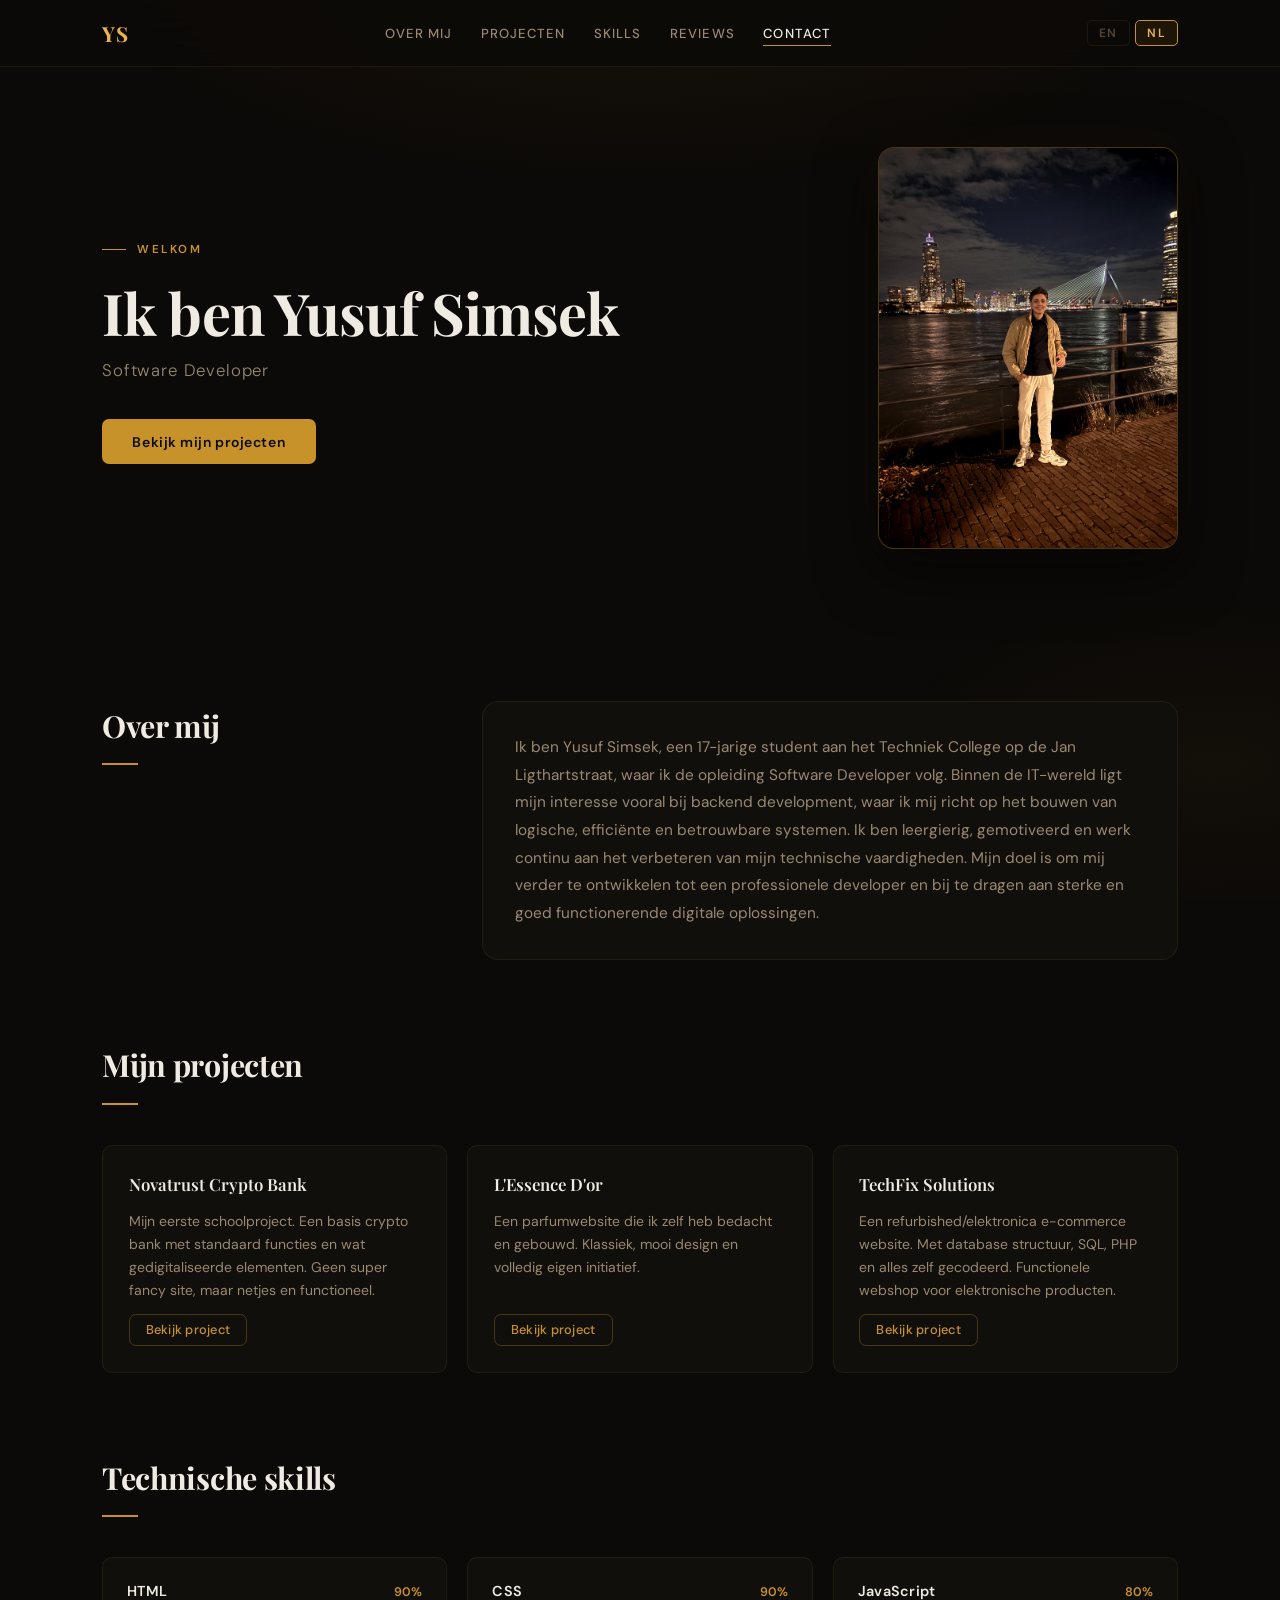
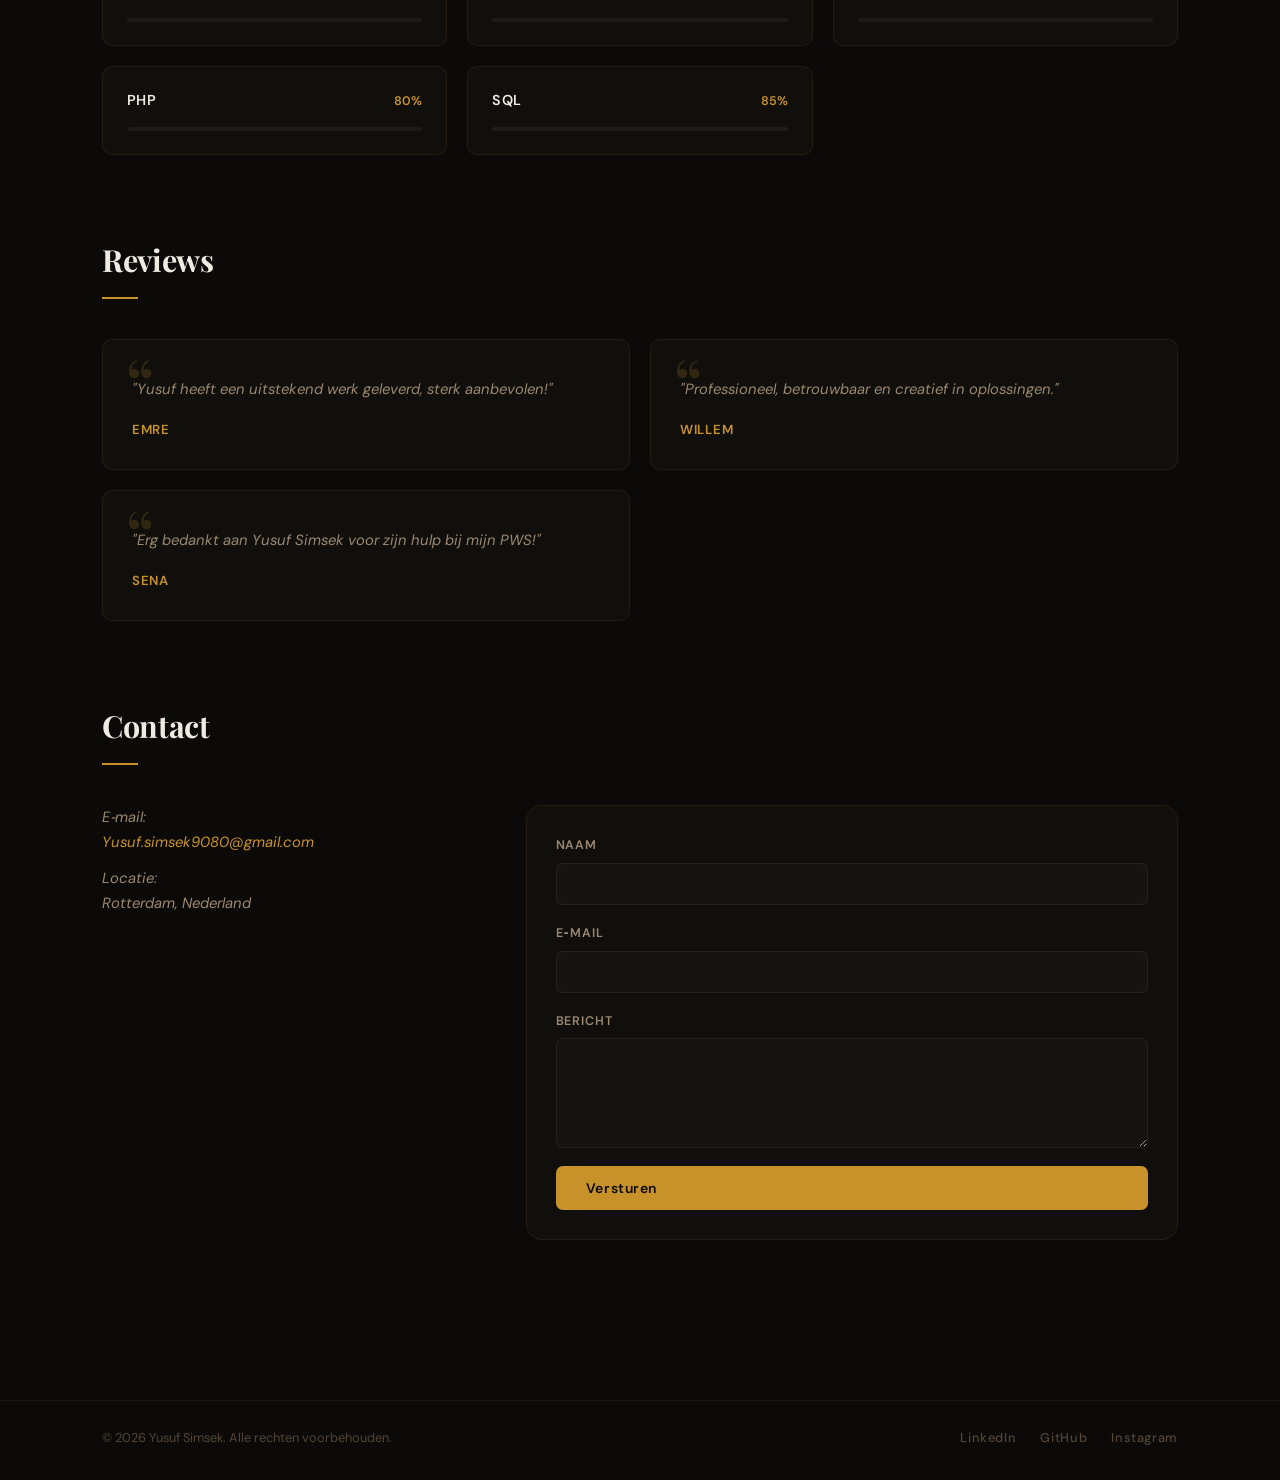
==== index.html @ 852bd56b "Update index.html" ====
<!DOCTYPE html>
<html lang="nl">
<head>
  <meta charset="UTF-8">
  <title>Portfolio — Yusuf Simsek</title>
  <meta name="viewport" content="width=device-width, initial-scale=1.0">

  <!-- SEO -->
  <meta name="description" content="Portfolio van Yusuf Simsek — software developer. Projecten, skills en contact.">

  <!-- Social preview -->
  <meta property="og:title" content="Yusuf Simsek — Portfolio">
  <meta property="og:description" content="Software developer portfolio: projecten, skills en contact.">
  <meta property="og:type" content="website">

  <!-- Alleen deze simpele security -->
  <meta http-equiv="X-Content-Type-Options" content="nosniff">

  <link rel="stylesheet" href="style.css">
</head>
<body>

  <header class="site-header">
    <nav class="top-nav" aria-label="Hoofdnavigatie">
      <a class="logo" href="#home">YS</a>

      <button class="menu-btn" type="button" aria-label="Menu openen" aria-controls="primary-navigation" aria-expanded="false">
        <span class="menu-icon" aria-hidden="true"></span>
      </button>

      <ul class="nav-links" id="primary-navigation">
        <li><a href="#about"        data-i18n="nav.about">Over mij</a></li>
        <li><a href="#projects"     data-i18n="nav.projects">Projecten</a></li>
        <li><a href="#skills"       data-i18n="nav.skills">Skills</a></li>
        <li><a href="#testimonials" data-i18n="nav.testimonials">Reviews</a></li>
        <li><a href="#contact"      data-i18n="nav.contact">Contact</a></li>
      </ul>

      <!-- lang-switch: geen semantische betekenis → <section> met label is correct -->
      <section class="lang-switch" aria-label="Taalkeuze">
        <button id="lang-en" type="button" data-lang="en">EN</button>
        <button id="lang-nl" type="button" data-lang="nl" aria-current="page">NL</button>
      </section>
    </nav>
    </header>

    <!-- hero -->
    <section id="home" class="hero">
      <section class="hero-text">
        <p class="eyebrow" data-i18n="hero.eyebrow">Welkom</p>
        <h1 data-i18n="hero.title">Ik ben Yusuf Simsek</h1>
        <p class="subtitle" data-i18n="hero.subtitle">Software Developer</p>
        <button class="primary-btn" type="button" data-scroll-target="#projects" data-i18n="hero.cta">
          Bekijk mijn projecten
        </button>
      </section>

      <figure class="hero-profile">
        <img src="Yusuf.jpeg" alt="Portret van Yusuf Simsek" width="300" height="400">
      </figure>
    </section>
  

  <main>

    <!-- About -->
    <section id="about" class="about layout-section">
      <header class="section-header">
        <h2 data-i18n="about.title">Over mij</h2>
      </header>
      <article class="about-content">
        <section class="about-text">
          <p data-i18n="about.body">
           Ik ben Yusuf Simsek, een 17-jarige student aan het Techniek College op de Jan Ligthartstraat, waar ik de opleiding Software Developer volg. Binnen de IT-wereld ligt mijn interesse vooral bij backend development, waar ik mij richt op het bouwen van logische, efficiënte en betrouwbare systemen. Ik hou ervan om dingen uit te zoeken en beter te worden in backend. Vooral databases en logica trekken me., gemotiveerd en werk continu aan het verbeteren van mijn technische vaardigheden. Mijn doel is om mij verder te ontwikkelen tot een professionele developer en bij te dragen aan sterke en goed functionerende digitale oplossingen.
          </p>
        </section>
      </article>
    </section>

    <!-- Projects -->
   <section id="projects" class="projects layout-section">
  <header class="section-header">
    <h2 data-i18n="projects.title">Mijn projecten</h2>
  </header>

  <section class="projects-grid" aria-label="Project overview">

    <article class="project-card">
      <h3>Novatrust Crypto Bank</h3>
      <p data-i18n="project.novatrust">Mijn eerste schoolproject...</p>
      <button class="secondary-btn" type="button" data-i18n="project.view">Bekijk project</button>
    </article>

    <article class="project-card">
      <h3>L'Essence D'or</h3>
      <p data-i18n="project.lessence">Een parfumwebsite...</p>
      <button class="secondary-btn" type="button" data-i18n="project.view">Bekijk project</button>
    </article>

    <article class="project-card">
      <h3>TechFix Solutions</h3>
      <p data-i18n="project.techfix">Een refurbished/elektronica e-commerce website...</p>
      <button class="secondary-btn" type="button" data-i18n="project.view">Bekijk project</button>
    </article>

  </section>
</section>

    <!-- Skills -->
    <section id="skills" class="skills layout-section">
      <header class="section-header">
        <h2 data-i18n="skills.title">Technische Skills</h2>
      </header>

      <section class="skills-grid" aria-label="Skillsoverzicht">

        <article class="skill">
          <header>
            <h3>HTML</h3>
            <p class="percentage">90%</p>
          </header>
          <meter class="skill-bar skill-html" min="0" max="100" value="90" aria-label="HTML 90%"></meter>
        </article>
          
      <article class="skill">
          <header>
            <h3>CSS</h3>
            <p class="percentage">90%</p>
          </header>
          <meter class="skill-bar skill-css" min="0" max="100" value="90" aria-label="CSS 90%"></meter>
        </article>
        <article class="skill">

          <header>
            <h3>JavaScript</h3>
            <p class="percentage">80%</p>
          </header>
          <meter class="skill-bar skill-js" min="0" max="100" value="80" aria-label="JavaScript 80%"></meter>
        </article>

       <article class="skill">
          <header>
            <h3>PHP</h3>
            <p class="percentage">80%</p>
          </header>
          <meter class="skill-bar skill-php" min="0" max="100" value="80" aria-label="PHP 80%"></meter>
        </article>

         <article class="skill">
          <header>
            <h3>SQL</h3>
            <p class="percentage">85%</p>
          </header>
          <meter class="skill-bar skill-sql" min="0" max="100" value="85" aria-label="SQL 85%"></meter>
        </article>

      </section>
    </section>

    <!-- Testimonials -->
    <section id="testimonials" class="testimonials layout-section">
      <header class="section-header">
        <h2 data-i18n="testimonials.title">Testimonials</h2>
      </header>

      <section class="testimonial-grid" aria-label="Klantervaringen">

        <article class="testimonial">
          <blockquote>"Yusuf heeft een uitstekend werk geleverd, sterk aanbevolen!"</blockquote>
          <p class="client">Emre</p>
        </article>

        <article class="testimonial">
          <blockquote>"Professioneel, betrouwbaar en creatief in oplossingen."</blockquote>
          <p class="client">Willem</p>
        </article>
        
          <article class="testimonial">
          <blockquote>"Erg bedankt aan Yusuf Simsek voor zijn hulp bij mijn PWS!"</blockquote>
          <p class="client">sena</p>
        </article>

      </section>
    </section>

    <!-- Contact -->
    <section id="contact" class="contact layout-section">
      <header class="section-header">
        <h2 data-i18n="contact.title">Contact</h2>
      </header>

      <article class="contact-layout">

        <address class="contact-info">
          <p>
            <span data-i18n="contact.emailLabel">E‑mail</span>:<br>
            <a href="mailto:Yusuf.simsek9080@gmail.com">Yusuf.simsek9080@gmail.com</a>
          </p>
          <p>
            <span data-i18n="contact.locationLabel">Locatie</span>:<br>
            <span data-i18n="contact.locationValue">Rotterdam, Nederland</span>
          </p>
        </address>

        <form class="contact-form" id="contact-form" novalidate>
          <section class="form-row">
            <label for="name" data-i18n="form.name">Naam</label>
            <input id="name" name="name" type="text" autocomplete="name" required>
          </section>

          <section class="form-row">
            <label for="email" data-i18n="form.email">E‑mail</label>
            <input id="email" name="email" type="email" autocomplete="email" required>
          </section>

          <section class="form-row">
            <label for="message" data-i18n="form.message">Bericht</label>
            <textarea id="message" name="message" rows="4" required></textarea>
          </section>

          <button class="primary-btn" type="submit" data-i18n="form.send">Versturen</button>
        </form>

      </article>
    </section>

  </main>

  <footer class="site-footer">
    <section class="footer-inner">
      <p data-i18n="footer.copy">&copy; 2026 Yusuf Simsek. Alle rechten voorbehouden.</p>

      <nav class="footer-links" aria-label="Sociale links">
        <a href="#linkedin">LinkedIn</a>
        <a href="https://github.com/So1yz" target="_blank">GitHub</a>
        <a href="https://www.instagram.com/so8yz/" target="_blank">Instagram</a>
      </nav>
    </section>
  </footer>

  <script src="script.js"></script>
</body>
</html>
---- style.css ----
@import url('https://fonts.googleapis.com/css2?family=Playfair+Display:wght@600;700&family=DM+Sans:ital,wght@0,300;0,400;0,500;0,600;1,400&display=swap');

:root {
  color-scheme: dark;
  --bg: #0c0a08;
  --bg-card: #110f0c;
  --accent: #c8922a;
  --accent-light: #e8b450;
  --accent-soft: #1e1508;
  --accent-glow: rgba(200, 146, 42, 0.15);
  --text-main: #f0ebe2;
  --text-muted: #9a8870;
  --text-subtle: #524535;
  --border: rgba(200, 146, 42, 0.1);
  --border-hover: rgba(200, 146, 42, 0.3);
  --radius-lg: 16px;
  --radius-md: 10px;
  --radius-sm: 7px;
  --shadow: 0 20px 60px rgba(0, 0, 0, 0.65);
  --transition: 200ms cubic-bezier(0.4, 0, 0.2, 1);
  --grid-max: 1140px;
  --nav-height: 66px;
  --font-display: 'Playfair Display', Georgia, serif;
  --font-body: 'DM Sans', system-ui, sans-serif;
  --space-section: 5rem;
}

*, *::before, *::after { box-sizing: border-box; }
html, body { margin: 0; padding: 0; }
html { scroll-behavior: smooth; }

body {
  min-height: 100vh;
  font-family: var(--font-body);
  background: var(--bg);
  color: var(--text-main);
  line-height: 1.65;
  -webkit-font-smoothing: antialiased;
}

body::before {
  content: "";
  position: fixed;
  inset: 0;
  background:
  radial-gradient(ellipse 70% 40% at 50% -5%, rgba(200, 146, 42, 0.07) 0%, transparent 65%),
  radial-gradient(ellipse 50% 35% at 95% 85%, rgba(200, 146, 42, 0.04) 0%, transparent 55%);
  pointer-events: none;
  z-index: 0;
}

/* Skip link */
.skip-link {
  position: absolute;
  left: 12px; top: 12px;
  padding: 0.6rem 1rem;
  border-radius: var(--radius-sm);
  background: var(--bg-card);
  border: 1px solid var(--border);
  color: var(--text-main);
  text-decoration: none;
  font-size: 0.85rem;
  transform: translateY(-150%);
  transition: transform var(--transition);
  z-index: 200;
}
.skip-link:focus { transform: translateY(0); }

:focus-visible {
  outline: 2px solid var(--accent);
  outline-offset: 3px;
  border-radius: 5px;
}

/* Navbar */

.site-header {
  position: sticky;
  top: 0;
  z-index: 100;
  background: rgba(12, 10, 8, 0.92);
  backdrop-filter: blur(18px);
  border-bottom: 1px solid var(--border);
}

.top-nav {
  max-width: var(--grid-max);
  margin: 0 auto;
  padding-inline: 2rem;
  height: var(--nav-height);
  display: flex;
  align-items: center;
  justify-content: space-between;
  gap: 2rem;
}

.logo {
  font-family: var(--font-display);
  font-size: 1.3rem;
  font-weight: 700;
  color: var(--accent-light);
  text-decoration: none;
  letter-spacing: 0.04em;
  flex-shrink: 0;
}

.nav-links {
  list-style: none;
  display: flex;
  align-items: center;
  gap: 1.8rem;
  padding: 0; margin: 0;
}

.nav-links a {
  text-decoration: none;
  color: var(--text-muted);
  font-size: 0.82rem;
  font-weight: 500;
  letter-spacing: 0.08em;
  text-transform: uppercase;
  transition: color var(--transition);
  position: relative;
  padding-block: 0.2rem;
}

.nav-links a::after {
  content: "";
  position: absolute;
  left: 0; bottom: -1px;
  width: 0; height: 1px;
  background: var(--accent);
  transition: width var(--transition);
}

.nav-links a:hover,
.nav-links a[aria-current="location"] {
  color: var(--text-main);
}

.nav-links a:hover::after,
.nav-links a[aria-current="location"]::after { width: 100%; }

.lang-switch { display: flex; gap: 0.35rem; flex-shrink: 0; }

.lang-switch button {
  border-radius: 5px;
  border: 1px solid var(--border);
  background: transparent;
  color: var(--text-subtle);
  padding: 0.25rem 0.7rem;
  font-family: var(--font-body);
  font-size: 0.75rem;
  font-weight: 600;
  letter-spacing: 0.1em;
  text-transform: uppercase;
  cursor: pointer;
  transition: all var(--transition);
}

.lang-switch button[aria-current="page"],
.lang-switch button:hover {
  background: var(--accent-soft);
  color: var(--accent-light);
  border-color: var(--accent);
}

.menu-btn {
  display: none;
  width: 40px; height: 40px;
  border-radius: var(--radius-sm);
  border: 1px solid var(--border);
  background: transparent;
  cursor: pointer;
  align-items: center;
  justify-content: center;
}

.menu-icon {
  width: 16px; height: 1.5px;
  background: var(--accent-light);
  border-radius: 2px;
  position: relative;
  display: block;
}

.menu-icon::before, .menu-icon::after {
  content: "";
  position: absolute;
  left: 0;
  width: 16px; height: 1.5px;
  border-radius: 2px;
  background: var(--accent-light);
}

.menu-icon::before { top: -5.5px; }
.menu-icon::after  { top: 5.5px; width: 10px; }

/* ── HERO ── */

.hero {
  position: relative;
  z-index: 1;
  max-width: var(--grid-max);
  margin: 0 auto;
  padding: 5rem 2rem 4.5rem;
  display: grid;
  grid-template-columns: 1fr 300px;
  gap: 4rem;
  align-items: center;
  
}

.hero-text .eyebrow {
  display: inline-flex;
  align-items: center;
  gap: 0.7rem;
  text-transform: uppercase;
  letter-spacing: 0.22em;
  color: var(--accent);
  font-size: 0.72rem;
  font-weight: 600;
  margin: 0 0 1.3rem;
}

.hero-text .eyebrow::before {
  content: "";
  display: block;
  width: 24px; height: 1px;
  background: var(--accent);
  flex-shrink: 0;
}

.hero-text h1 {
  font-family: var(--font-display);
  font-size: clamp(2.6rem, 4.5vw, 3.8rem);
  font-weight: 700;
  line-height: 1.12;
  margin: 0 0 0.75rem;
  letter-spacing: -0.015em;
}

.hero-text .subtitle {
  font-size: 1.05rem;
  color: var(--text-muted);
  font-weight: 300;
  margin: 0 0 2.2rem;
  letter-spacing: 0.05em;
}

.primary-btn {
  display: inline-flex;
  align-items: center;
  gap: 0.5rem;
  border-radius: var(--radius-sm);
  border: none;
  padding: 0.82rem 1.9rem;
  font-family: var(--font-body);
  font-size: 0.875rem;
  font-weight: 600;
  letter-spacing: 0.04em;
  color: #0c0a08;
  background: var(--accent);
  cursor: pointer;
  transition: all var(--transition);
}

.primary-btn:hover {
  background: var(--accent-light);
  transform: translateY(-1px);
  box-shadow: 0 8px 28px rgba(200, 146, 42, 0.28);
}

.hero-profile {
  position: sticky;
  top: calc(var(--nav-height) + 1.5rem);
  border-radius: var(--radius-lg);
  overflow: hidden;
  border: 1px solid var(--border-hover);
  box-shadow: var(--shadow), 0 0 50px rgba(200, 146, 42, 0.05);
  background: #14110d;
  margin: 0;
}

.hero-profile img {
  display: block;
  width: 100%;
  object-fit: cover;
  filter: grayscale(15%) contrast(1.05);
  transition: filter 400ms;
}

.hero-profile:hover img {
  filter: grayscale(0%) contrast(1.05);
}

/* ── LAYOUT ── */

main {
  position: relative;
  z-index: 1;
  max-width: var(--grid-max);
  margin: 0 auto;
  padding-inline: 2rem;
  padding-bottom: var(--space-section);
}

.layout-section { margin-block: var(--space-section); }

/* ── SECTION HEADER ── */

.section-header { margin-bottom: 2.5rem; }

.section-header h2 {
  font-family: var(--font-display);
  font-size: 1.9rem;
  font-weight: 700;
  margin: 0;
  letter-spacing: -0.01em;
}

.section-header::after {
  content: "";
  display: block;
  width: 36px; height: 2px;
  background: var(--accent);
  margin-top: 0.75rem;
}

/* ── ABOUT ── */

.about {
  display: grid;
  grid-template-columns: 0.5fr 1fr;
  gap: 2rem;
  align-items: start;
}

.about-content { display: contents; }

.about-text {
  background: var(--bg-card);
  border-radius: var(--radius-lg);
  padding: 2rem;
  border: 1px solid var(--border);
}

.about-text p {
  margin: 0;
  color: var(--text-muted);
  line-height: 1.8;
  font-size: 0.96rem;
}

/* ── PROJECTS ── */

.projects-grid {
  display: grid;
  grid-template-columns: repeat(3, 1fr);
  gap: 1.25rem;
}

.project-card {
  background: var(--bg-card);
  border-radius: var(--radius-md);
  padding: 1.6rem;
  border: 1px solid var(--border);
  display: flex;
  flex-direction: column;
  gap: 0.7rem;
  transition: border-color var(--transition), transform var(--transition), box-shadow var(--transition);
}

.project-card:hover {
  border-color: var(--border-hover);
  transform: translateY(-2px);
  box-shadow: 0 8px 30px rgba(200, 146, 42, 0.07);
}

.project-card h3 {
  font-family: var(--font-display);
  font-size: 1.05rem;
  font-weight: 600;
  margin: 0;
}

.project-card p {
  margin: 0;
  color: var(--text-muted);
  font-size: 0.875rem;
  line-height: 1.65;
  flex: 1;
}

.secondary-btn {
  align-self: flex-start;
  margin-top: auto;
  border-radius: var(--radius-sm);
  padding: 0.42rem 1rem;
  border: 1px solid var(--border-hover);
  background: transparent;
  color: var(--accent);
  font-family: var(--font-body);
  font-size: 0.8rem;
  font-weight: 500;
  cursor: pointer;
  transition: all var(--transition);
  letter-spacing: 0.02em;
}

.secondary-btn:hover {
  background: var(--accent);
  border-color: var(--accent);
  color: #0c0a08;
}

/* ── SKILLS ── */

.skills-grid {
  display: grid;
  grid-template-columns: repeat(3, 1fr);
  gap: 1.25rem;
}

.skill {
  background: var(--bg-card);
  border-radius: var(--radius-md);
  border: 1px solid var(--border);
  padding: 1.4rem 1.5rem;
}

.skill header {
  display: flex;
  justify-content: space-between;
  align-items: baseline;
  margin-bottom: 0.9rem;
}

.skill h3 {
  margin: 0;
  font-size: 0.9rem;
  font-weight: 600;
  letter-spacing: 0.02em;
}

.percentage {
  margin: 0;
  color: var(--accent);
  font-size: 0.78rem;
  font-weight: 600;
}

/* <meter> als skill-bar */
meter.skill-bar {
  display: block;
  width: 100%;
  height: 4px;
  border: none;
  border-radius: 999px;
  background: rgba(255,255,255,0.05);
  -webkit-appearance: none;
  appearance: none;
}

meter.skill-bar::-webkit-meter-bar {
  background: rgba(255,255,255,0.05);
  border: none;
  border-radius: 999px;
}

meter.skill-bar::-webkit-meter-optimum-value {
  background: linear-gradient(90deg, var(--accent), var(--accent-light));
  border-radius: 999px;
}

meter.skill-bar::-moz-meter-bar {
  background: linear-gradient(90deg, var(--accent), var(--accent-light));
  border-radius: 999px;
}

/* ── TESTIMONIALS ── */

.testimonial-grid {
  display: grid;
  grid-template-columns: repeat(2, 1fr);
  gap: 1.25rem;
}

.testimonial {
  background: var(--bg-card);
  border-radius: var(--radius-md);
  border: 1px solid var(--border);
  padding: 1.8rem;
  position: relative;
}

.testimonial::before {
  content: "\201C";
  font-family: var(--font-display);
  font-size: 4.5rem;
  color: var(--accent);
  opacity: 0.18;
  position: absolute;
  top: 0.4rem;
  left: 1.4rem;
  line-height: 1;
  pointer-events: none;
}

.testimonial blockquote {
  margin: 0.5rem 0 1rem;
  color: var(--text-muted);
  line-height: 1.75;
  font-size: 0.925rem;
  font-style: italic;
}

.testimonial .client {
  margin: 0;
  font-size: 0.82rem;
  font-weight: 600;
  color: var(--accent);
  letter-spacing: 0.06em;
  text-transform: uppercase;
}

/* ── CONTACT ── */

.contact-layout {
  display: grid;
  grid-template-columns: 1fr 1.7fr;
  gap: 2.5rem;
  align-items: start;
}

.contact-info p {
  margin: 0 0 0.75rem;
  color: var(--text-muted);
  font-size: 0.925rem;
}

.contact-info a {
  color: var(--accent);
  text-decoration: none;
  transition: color var(--transition);
}

.contact-info a:hover { color: var(--accent-light); }

.contact-form {
  background: var(--bg-card);
  border-radius: var(--radius-lg);
  border: 1px solid var(--border);
  padding: 1.8rem;
  display: grid;
  gap: 1.1rem;

}

.form-row {
  display: flex;
  flex-direction: column;
  gap: 0.45rem;
}

.form-row label {
  font-size: 0.78rem;
  font-weight: 600;
  color: var(--text-muted);
  letter-spacing: 0.08em;
  text-transform: uppercase;
}

input, textarea {
  border-radius: var(--radius-sm);
  border: 1px solid rgba(255,255,255,0.06);
  background: rgba(255,255,255,0.025);
  color: var(--text-main);
  padding: 0.7rem 0.9rem;
  font-family: var(--font-body);
  font-size: 0.9rem;
  transition: border-color var(--transition), box-shadow var(--transition);
}

input:focus-visible, textarea:focus-visible {
  outline: none;
  border-color: var(--accent);
  box-shadow: 0 0 0 3px var(--accent-glow);
}

textarea { resize: vertical; min-height: 110px; }

.form-shake { animation: shake 400ms ease-in-out; }

@keyframes shake {
  0%, 100% { transform: translateX(0); }
  20%       { transform: translateX(-5px); }
  40%       { transform: translateX(5px); }
  60%       { transform: translateX(-4px); }
  80%       { transform: translateX(4px); }
}

/* ── FOOTER ── */

.site-footer {
  border-top: 1px solid var(--border);
  padding-block: 1.6rem 2rem;
  position: relative;
  z-index: 1;
}

.footer-inner {
  max-width: var(--grid-max);
  margin: 0 auto;
  padding-inline: 2rem;
  display: flex;
  align-items: center;
  justify-content: space-between;
  gap: 1rem;
}

.footer-inner p {
  margin: 0;
  color: var(--text-subtle);
  font-size: 0.8rem;
}

.footer-links { display: flex; gap: 1.5rem; }

.footer-links a {
  color: var(--text-subtle);
  text-decoration: none;
  font-size: 0.8rem;
  font-weight: 500;
  letter-spacing: 0.05em;
  transition: color var(--transition);
}

.footer-links a:hover { color: var(--accent); }

/* ── SECTION FLASH ── */

.section-flash { animation: sectionFlash 700ms ease-out 1; }

@keyframes sectionFlash {
  0%, 100% { outline: 2px solid transparent; outline-offset: 6px; }
  40%       { outline: 2px solid rgba(200,146,42,0.2); outline-offset: 6px; }
}

/* ── REDUCED MOTION ── */

@media (prefers-reduced-motion: reduce) {
  html { scroll-behavior: auto; }
  *, *::before, *::after { transition-duration: 0ms !important; animation: none !important; }
}

/* ── RESPONSIVE ── */

@media (max-width: 960px) {
  .hero {
    grid-template-columns: 1fr;
    padding: 3.5rem 1.5rem 3rem;
    gap: 2.5rem;
  }
  .hero-profile {
    position: static;
    max-width: 220px;
    margin: 0 auto;
  }
  .about,
  .skills-grid,
  .testimonial-grid,
  .contact-layout { grid-template-columns: 1fr; }
  .projects-grid { grid-template-columns: repeat(2, 1fr); }
  .menu-btn { display: flex; }
  .top-nav { padding-inline: 1.5rem; }
  .nav-links {
    display: none;
    position: absolute;
    top: calc(var(--nav-height) + 8px);
    left: 1.5rem; right: 1.5rem;
    background: rgba(12, 10, 8, 0.97);
    border: 1px solid var(--border);
    border-radius: var(--radius-md);
    padding: 1rem 1.25rem;
    box-shadow: var(--shadow);
    backdrop-filter: blur(16px);
    flex-direction: column;
    gap: 1rem;
    z-index: 50;
  }
  .nav-links.nav-open { display: flex; }
}

@media (max-width: 600px) {
  :root { --space-section: 3.5rem; }
  main { padding-inline: 1.25rem; }
  .projects-grid,
  .skills-grid { grid-template-columns: 1fr; }
  .footer-inner { flex-direction: column; align-items: flex-start; }
  .primary-btn { width: 100%; justify-content: center; }
}
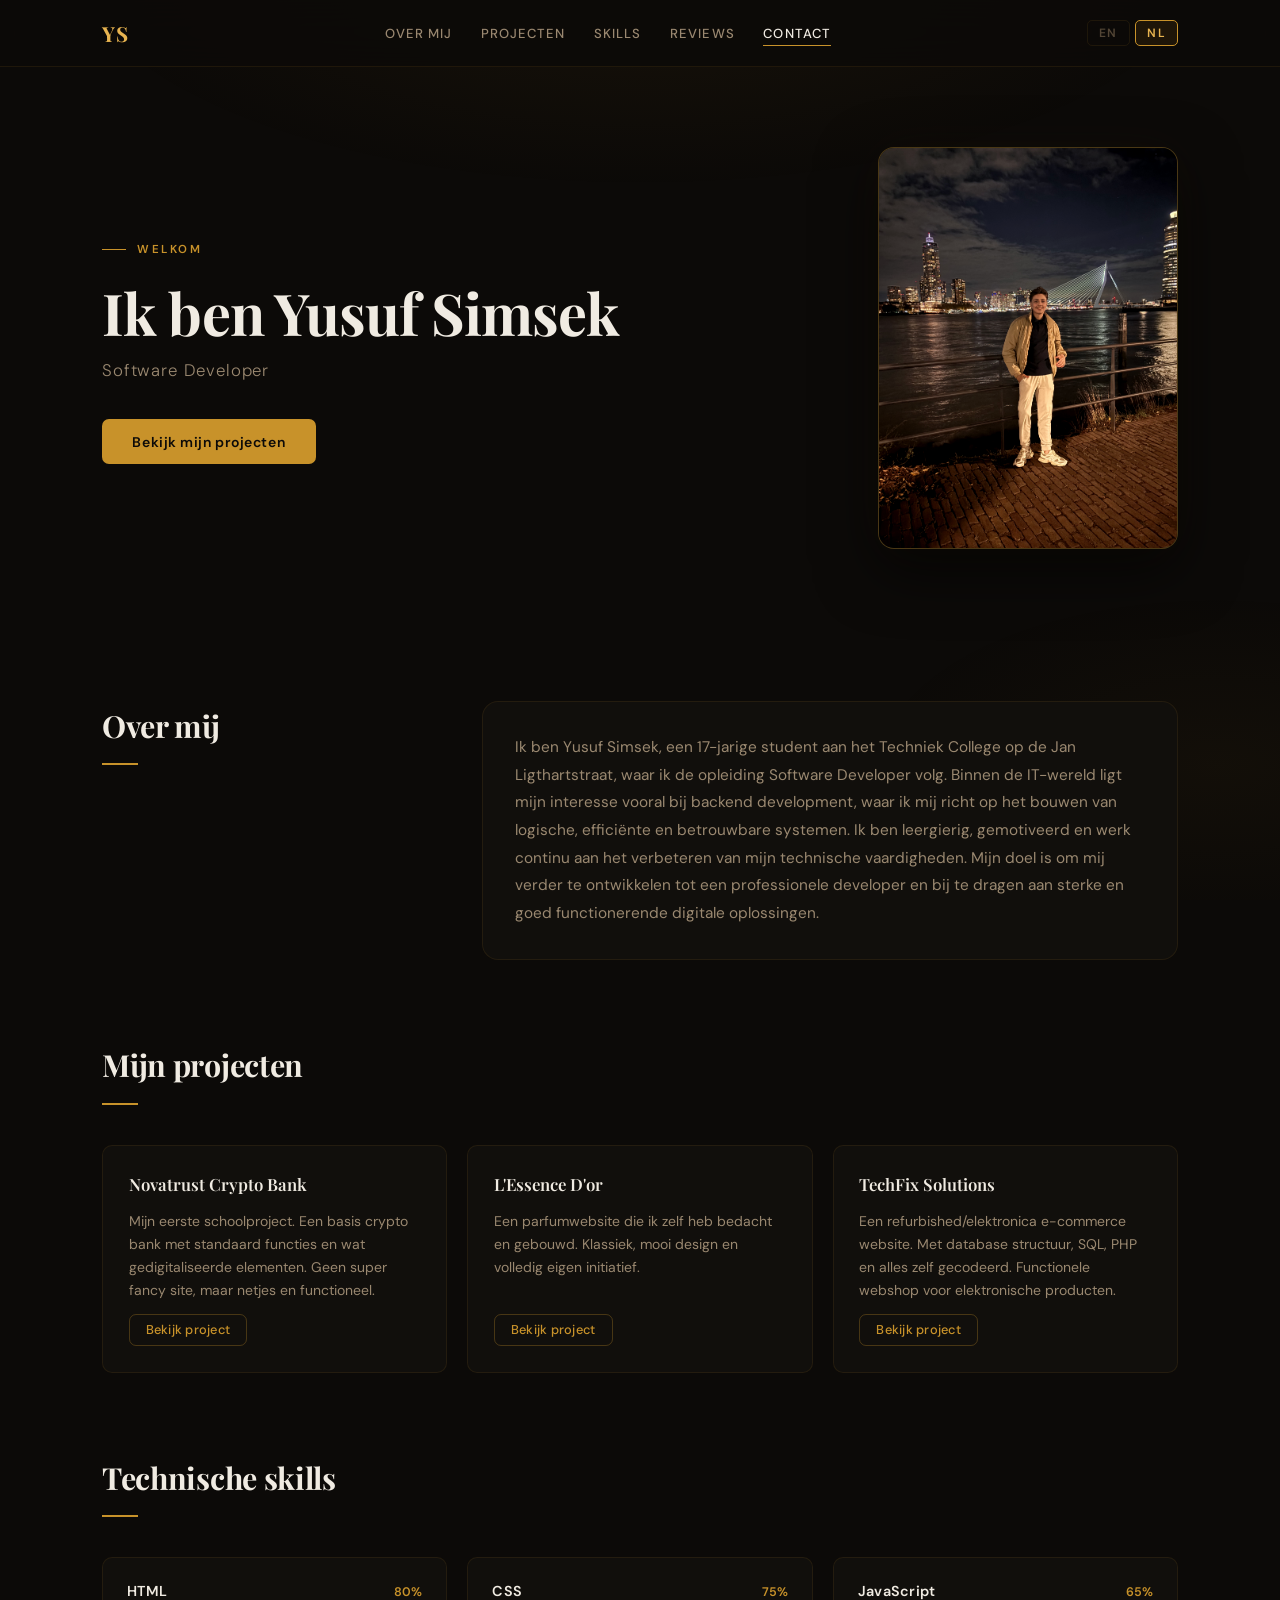
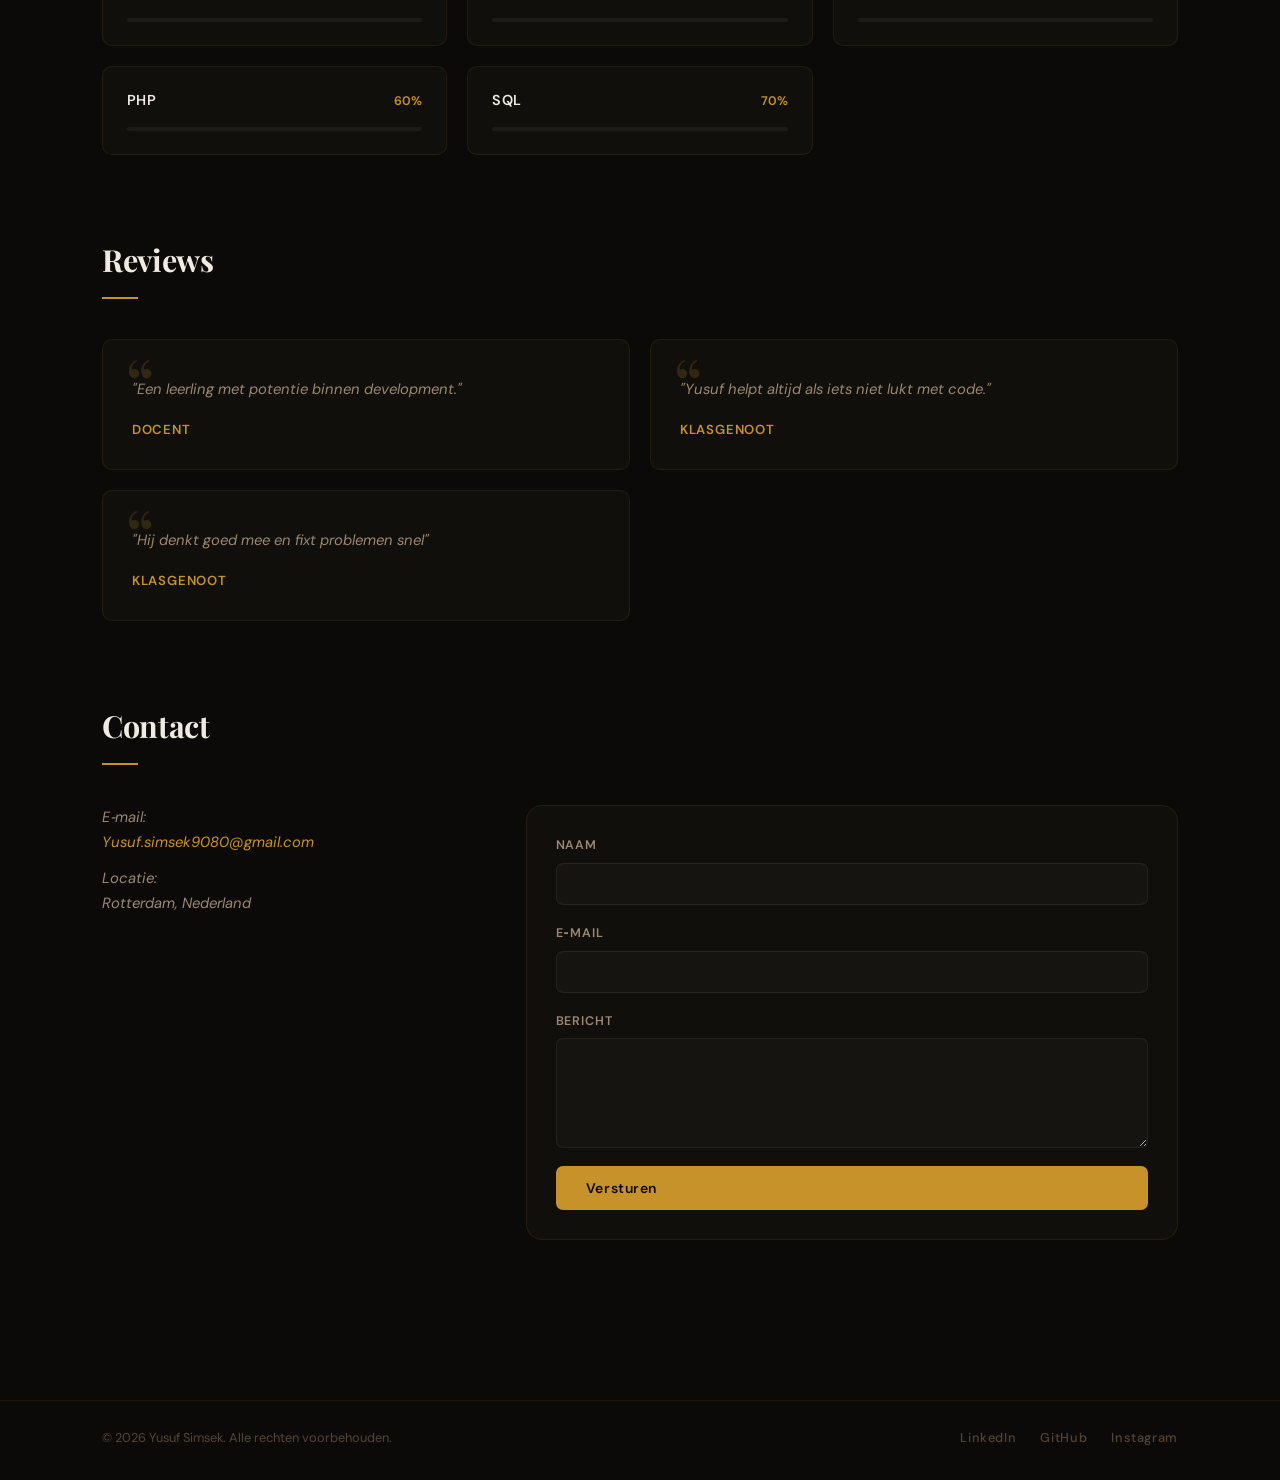
==== commit 052ac782: "Fixes" ====
--- a/index.html
+++ b/index.html
@@ -71,7 +71,7 @@
       <article class="about-content">
         <section class="about-text">
           <p data-i18n="about.body">
-           Ik ben Yusuf Simsek, een 17-jarige student aan het Techniek College op de Jan Ligthartstraat, waar ik de opleiding Software Developer volg. Binnen de IT-wereld ligt mijn interesse vooral bij backend development, waar ik mij richt op het bouwen van logische, efficiënte en betrouwbare systemen. Ik hou ervan om dingen uit te zoeken en beter te worden in backend. Vooral databases en logica trekken me., gemotiveerd en werk continu aan het verbeteren van mijn technische vaardigheden. Mijn doel is om mij verder te ontwikkelen tot een professionele developer en bij te dragen aan sterke en goed functionerende digitale oplossingen.
+           Ik ben Yusuf Simsek, een 17-jarige student aan het Techniek College op de Jan Ligthartstraat, waar ik de opleiding Software Developer volg. Binnen de IT-wereld ligt mijn interesse vooral bij backend development, waar ik mij richt op het bouwen van logische, efficiënte en betrouwbare systemen. Ik hou ervan om dingen uit te zoeken en beter te worden in backend. Vooral databases en logica trekken me. Ik ben gemotiveerd en werk continu aan het verbeteren van mijn technische vaardigheden. Mijn doel is om mij verder te ontwikkelen tot een professionele developer en bij te dragen aan sterke en goed functionerende digitale oplossingen.
           </p>
         </section>
       </article>
@@ -117,47 +117,47 @@
         <article class="skill">
           <header>
             <h3>HTML</h3>
-            <p class="percentage">90%</p>
-          </header>
-          <meter class="skill-bar skill-html" min="0" max="100" value="90" aria-label="HTML 90%"></meter>
+            <p class="percentage">80%</p>
+          </header>
+          <meter class="skill-bar skill-html" min="0" max="100" value="80" aria-label="HTML 80%"></meter>
         </article>
           
       <article class="skill">
           <header>
             <h3>CSS</h3>
-            <p class="percentage">90%</p>
-          </header>
-          <meter class="skill-bar skill-css" min="0" max="100" value="90" aria-label="CSS 90%"></meter>
+            <p class="percentage">75%</p>
+          </header>
+          <meter class="skill-bar skill-css" min="0" max="100" value="75" aria-label="CSS 75%"></meter>
         </article>
         <article class="skill">
 
           <header>
             <h3>JavaScript</h3>
-            <p class="percentage">80%</p>
-          </header>
-          <meter class="skill-bar skill-js" min="0" max="100" value="80" aria-label="JavaScript 80%"></meter>
+            <p class="percentage">65%</p>
+          </header>
+          <meter class="skill-bar skill-js" min="0" max="100" value="65" aria-label="JavaScript 65%"></meter>
         </article>
 
        <article class="skill">
           <header>
             <h3>PHP</h3>
-            <p class="percentage">80%</p>
-          </header>
-          <meter class="skill-bar skill-php" min="0" max="100" value="80" aria-label="PHP 80%"></meter>
+            <p class="percentage">60%</p>
+          </header>
+          <meter class="skill-bar skill-php" min="0" max="100" value="60" aria-label="PHP 60%"></meter>
         </article>
 
          <article class="skill">
           <header>
             <h3>SQL</h3>
-            <p class="percentage">85%</p>
-          </header>
-          <meter class="skill-bar skill-sql" min="0" max="100" value="85" aria-label="SQL 85%"></meter>
-        </article>
-
-      </section>
-    </section>
-
-    <!-- Testimonials -->
+            <p class="percentage">70%</p>
+          </header>
+          <meter class="skill-bar skill-sql" min="0" max="100" value="70" aria-label="SQL 70%"></meter>
+        </article>
+
+      </section>
+    </section>
+
+    <!-- TEstimonials -->
     <section id="testimonials" class="testimonials layout-section">
       <header class="section-header">
         <h2 data-i18n="testimonials.title">Testimonials</h2>
@@ -166,24 +166,24 @@
       <section class="testimonial-grid" aria-label="Klantervaringen">
 
         <article class="testimonial">
-          <blockquote>"Yusuf heeft een uitstekend werk geleverd, sterk aanbevolen!"</blockquote>
-          <p class="client">Emre</p>
+          <blockquote>"Een leerling met potentie binnen development."</blockquote>
+          <p class="client">Docent</p>
         </article>
 
         <article class="testimonial">
-          <blockquote>"Professioneel, betrouwbaar en creatief in oplossingen."</blockquote>
-          <p class="client">Willem</p>
+          <blockquote>"Yusuf helpt altijd als iets niet lukt met code."</blockquote>
+          <p class="client">Klasgenoot</p>
         </article>
         
           <article class="testimonial">
-          <blockquote>"Erg bedankt aan Yusuf Simsek voor zijn hulp bij mijn PWS!"</blockquote>
-          <p class="client">sena</p>
-        </article>
-
-      </section>
-    </section>
-
-    <!-- Contact -->
+          <blockquote>"Hij denkt goed mee en fixt problemen snel"</blockquote>
+          <p class="client">Klasgenoot</p>
+        </article>
+
+      </section>
+    </section>
+
+    <!-- Contac t -->
     <section id="contact" class="contact layout-section">
       <header class="section-header">
         <h2 data-i18n="contact.title">Contact</h2>
--- a/style.css
+++ b/style.css
@@ -1,702 +1,780 @@
-@import url('https://fonts.googleapis.com/css2?family=Playfair+Display:wght@600;700&family=DM+Sans:ital,wght@0,300;0,400;0,500;0,600;1,400&display=swap');
-
-:root {
-  color-scheme: dark;
-  --bg: #0c0a08;
-  --bg-card: #110f0c;
-  --accent: #c8922a;
-  --accent-light: #e8b450;
-  --accent-soft: #1e1508;
-  --accent-glow: rgba(200, 146, 42, 0.15);
-  --text-main: #f0ebe2;
-  --text-muted: #9a8870;
-  --text-subtle: #524535;
-  --border: rgba(200, 146, 42, 0.1);
-  --border-hover: rgba(200, 146, 42, 0.3);
-  --radius-lg: 16px;
-  --radius-md: 10px;
-  --radius-sm: 7px;
-  --shadow: 0 20px 60px rgba(0, 0, 0, 0.65);
-  --transition: 200ms cubic-bezier(0.4, 0, 0.2, 1);
-  --grid-max: 1140px;
-  --nav-height: 66px;
-  --font-display: 'Playfair Display', Georgia, serif;
-  --font-body: 'DM Sans', system-ui, sans-serif;
-  --space-section: 5rem;
-}
-
-*, *::before, *::after { box-sizing: border-box; }
-html, body { margin: 0; padding: 0; }
-html { scroll-behavior: smooth; }
-
-body {
-  min-height: 100vh;
-  font-family: var(--font-body);
-  background: var(--bg);
-  color: var(--text-main);
-  line-height: 1.65;
-  -webkit-font-smoothing: antialiased;
-}
-
-body::before {
-  content: "";
-  position: fixed;
-  inset: 0;
-  background:
-  radial-gradient(ellipse 70% 40% at 50% -5%, rgba(200, 146, 42, 0.07) 0%, transparent 65%),
-  radial-gradient(ellipse 50% 35% at 95% 85%, rgba(200, 146, 42, 0.04) 0%, transparent 55%);
-  pointer-events: none;
-  z-index: 0;
-}
-
-/* Skip link */
-.skip-link {
-  position: absolute;
-  left: 12px; top: 12px;
-  padding: 0.6rem 1rem;
-  border-radius: var(--radius-sm);
-  background: var(--bg-card);
-  border: 1px solid var(--border);
-  color: var(--text-main);
-  text-decoration: none;
-  font-size: 0.85rem;
-  transform: translateY(-150%);
-  transition: transform var(--transition);
-  z-index: 200;
-}
-.skip-link:focus { transform: translateY(0); }
-
-:focus-visible {
-  outline: 2px solid var(--accent);
-  outline-offset: 3px;
-  border-radius: 5px;
-}
-
-/* Navbar */
-
-.site-header {
-  position: sticky;
-  top: 0;
-  z-index: 100;
-  background: rgba(12, 10, 8, 0.92);
-  backdrop-filter: blur(18px);
-  border-bottom: 1px solid var(--border);
-}
-
-.top-nav {
-  max-width: var(--grid-max);
-  margin: 0 auto;
-  padding-inline: 2rem;
-  height: var(--nav-height);
-  display: flex;
-  align-items: center;
-  justify-content: space-between;
-  gap: 2rem;
-}
-
-.logo {
-  font-family: var(--font-display);
-  font-size: 1.3rem;
-  font-weight: 700;
-  color: var(--accent-light);
-  text-decoration: none;
-  letter-spacing: 0.04em;
-  flex-shrink: 0;
-}
-
-.nav-links {
-  list-style: none;
-  display: flex;
-  align-items: center;
-  gap: 1.8rem;
-  padding: 0; margin: 0;
-}
-
-.nav-links a {
-  text-decoration: none;
-  color: var(--text-muted);
-  font-size: 0.82rem;
-  font-weight: 500;
-  letter-spacing: 0.08em;
-  text-transform: uppercase;
-  transition: color var(--transition);
-  position: relative;
-  padding-block: 0.2rem;
-}
-
-.nav-links a::after {
-  content: "";
-  position: absolute;
-  left: 0; bottom: -1px;
-  width: 0; height: 1px;
-  background: var(--accent);
-  transition: width var(--transition);
-}
-
-.nav-links a:hover,
-.nav-links a[aria-current="location"] {
-  color: var(--text-main);
-}
-
-.nav-links a:hover::after,
-.nav-links a[aria-current="location"]::after { width: 100%; }
-
-.lang-switch { display: flex; gap: 0.35rem; flex-shrink: 0; }
-
-.lang-switch button {
-  border-radius: 5px;
-  border: 1px solid var(--border);
-  background: transparent;
-  color: var(--text-subtle);
-  padding: 0.25rem 0.7rem;
-  font-family: var(--font-body);
-  font-size: 0.75rem;
-  font-weight: 600;
-  letter-spacing: 0.1em;
-  text-transform: uppercase;
-  cursor: pointer;
-  transition: all var(--transition);
-}
-
-.lang-switch button[aria-current="page"],
-.lang-switch button:hover {
-  background: var(--accent-soft);
-  color: var(--accent-light);
-  border-color: var(--accent);
-}
-
-.menu-btn {
-  display: none;
-  width: 40px; height: 40px;
-  border-radius: var(--radius-sm);
-  border: 1px solid var(--border);
-  background: transparent;
-  cursor: pointer;
-  align-items: center;
-  justify-content: center;
-}
-
-.menu-icon {
-  width: 16px; height: 1.5px;
-  background: var(--accent-light);
-  border-radius: 2px;
-  position: relative;
-  display: block;
-}
-
-.menu-icon::before, .menu-icon::after {
-  content: "";
-  position: absolute;
-  left: 0;
-  width: 16px; height: 1.5px;
-  border-radius: 2px;
-  background: var(--accent-light);
-}
-
-.menu-icon::before { top: -5.5px; }
-.menu-icon::after  { top: 5.5px; width: 10px; }
-
-/* ── HERO ── */
-
-.hero {
-  position: relative;
-  z-index: 1;
-  max-width: var(--grid-max);
-  margin: 0 auto;
-  padding: 5rem 2rem 4.5rem;
-  display: grid;
-  grid-template-columns: 1fr 300px;
-  gap: 4rem;
-  align-items: center;
-  
-}
-
-.hero-text .eyebrow {
-  display: inline-flex;
-  align-items: center;
-  gap: 0.7rem;
-  text-transform: uppercase;
-  letter-spacing: 0.22em;
-  color: var(--accent);
-  font-size: 0.72rem;
-  font-weight: 600;
-  margin: 0 0 1.3rem;
-}
-
-.hero-text .eyebrow::before {
-  content: "";
-  display: block;
-  width: 24px; height: 1px;
-  background: var(--accent);
-  flex-shrink: 0;
-}
-
-.hero-text h1 {
-  font-family: var(--font-display);
-  font-size: clamp(2.6rem, 4.5vw, 3.8rem);
-  font-weight: 700;
-  line-height: 1.12;
-  margin: 0 0 0.75rem;
-  letter-spacing: -0.015em;
-}
-
-.hero-text .subtitle {
-  font-size: 1.05rem;
-  color: var(--text-muted);
-  font-weight: 300;
-  margin: 0 0 2.2rem;
-  letter-spacing: 0.05em;
-}
-
-.primary-btn {
-  display: inline-flex;
-  align-items: center;
-  gap: 0.5rem;
-  border-radius: var(--radius-sm);
-  border: none;
-  padding: 0.82rem 1.9rem;
-  font-family: var(--font-body);
-  font-size: 0.875rem;
-  font-weight: 600;
-  letter-spacing: 0.04em;
-  color: #0c0a08;
-  background: var(--accent);
-  cursor: pointer;
-  transition: all var(--transition);
-}
-
-.primary-btn:hover {
-  background: var(--accent-light);
-  transform: translateY(-1px);
-  box-shadow: 0 8px 28px rgba(200, 146, 42, 0.28);
-}
-
-.hero-profile {
-  position: sticky;
-  top: calc(var(--nav-height) + 1.5rem);
-  border-radius: var(--radius-lg);
-  overflow: hidden;
-  border: 1px solid var(--border-hover);
-  box-shadow: var(--shadow), 0 0 50px rgba(200, 146, 42, 0.05);
-  background: #14110d;
-  margin: 0;
-}
-
-.hero-profile img {
-  display: block;
-  width: 100%;
-  object-fit: cover;
-  filter: grayscale(15%) contrast(1.05);
-  transition: filter 400ms;
-}
-
-.hero-profile:hover img {
-  filter: grayscale(0%) contrast(1.05);
-}
-
-/* ── LAYOUT ── */
-
-main {
-  position: relative;
-  z-index: 1;
-  max-width: var(--grid-max);
-  margin: 0 auto;
-  padding-inline: 2rem;
-  padding-bottom: var(--space-section);
-}
-
-.layout-section { margin-block: var(--space-section); }
-
-/* ── SECTION HEADER ── */
-
-.section-header { margin-bottom: 2.5rem; }
-
-.section-header h2 {
-  font-family: var(--font-display);
-  font-size: 1.9rem;
-  font-weight: 700;
-  margin: 0;
-  letter-spacing: -0.01em;
-}
-
-.section-header::after {
-  content: "";
-  display: block;
-  width: 36px; height: 2px;
-  background: var(--accent);
-  margin-top: 0.75rem;
-}
-
-/* ── ABOUT ── */
-
-.about {
-  display: grid;
-  grid-template-columns: 0.5fr 1fr;
-  gap: 2rem;
-  align-items: start;
-}
-
-.about-content { display: contents; }
-
-.about-text {
-  background: var(--bg-card);
-  border-radius: var(--radius-lg);
-  padding: 2rem;
-  border: 1px solid var(--border);
-}
-
-.about-text p {
-  margin: 0;
-  color: var(--text-muted);
-  line-height: 1.8;
-  font-size: 0.96rem;
-}
-
-/* ── PROJECTS ── */
-
-.projects-grid {
-  display: grid;
-  grid-template-columns: repeat(3, 1fr);
-  gap: 1.25rem;
-}
-
-.project-card {
-  background: var(--bg-card);
-  border-radius: var(--radius-md);
-  padding: 1.6rem;
-  border: 1px solid var(--border);
-  display: flex;
-  flex-direction: column;
-  gap: 0.7rem;
-  transition: border-color var(--transition), transform var(--transition), box-shadow var(--transition);
-}
-
-.project-card:hover {
-  border-color: var(--border-hover);
-  transform: translateY(-2px);
-  box-shadow: 0 8px 30px rgba(200, 146, 42, 0.07);
-}
-
-.project-card h3 {
-  font-family: var(--font-display);
-  font-size: 1.05rem;
-  font-weight: 600;
-  margin: 0;
-}
-
-.project-card p {
-  margin: 0;
-  color: var(--text-muted);
-  font-size: 0.875rem;
-  line-height: 1.65;
-  flex: 1;
-}
-
-.secondary-btn {
-  align-self: flex-start;
-  margin-top: auto;
-  border-radius: var(--radius-sm);
-  padding: 0.42rem 1rem;
-  border: 1px solid var(--border-hover);
-  background: transparent;
-  color: var(--accent);
-  font-family: var(--font-body);
-  font-size: 0.8rem;
-  font-weight: 500;
-  cursor: pointer;
-  transition: all var(--transition);
-  letter-spacing: 0.02em;
-}
-
-.secondary-btn:hover {
-  background: var(--accent);
-  border-color: var(--accent);
-  color: #0c0a08;
-}
-
-/* ── SKILLS ── */
-
-.skills-grid {
-  display: grid;
-  grid-template-columns: repeat(3, 1fr);
-  gap: 1.25rem;
-}
-
-.skill {
-  background: var(--bg-card);
-  border-radius: var(--radius-md);
-  border: 1px solid var(--border);
-  padding: 1.4rem 1.5rem;
-}
-
-.skill header {
-  display: flex;
-  justify-content: space-between;
-  align-items: baseline;
-  margin-bottom: 0.9rem;
-}
-
-.skill h3 {
-  margin: 0;
-  font-size: 0.9rem;
-  font-weight: 600;
-  letter-spacing: 0.02em;
-}
-
-.percentage {
-  margin: 0;
-  color: var(--accent);
-  font-size: 0.78rem;
-  font-weight: 600;
-}
-
-/* <meter> als skill-bar */
-meter.skill-bar {
-  display: block;
-  width: 100%;
-  height: 4px;
-  border: none;
-  border-radius: 999px;
-  background: rgba(255,255,255,0.05);
-  -webkit-appearance: none;
-  appearance: none;
-}
-
-meter.skill-bar::-webkit-meter-bar {
-  background: rgba(255,255,255,0.05);
-  border: none;
-  border-radius: 999px;
-}
-
-meter.skill-bar::-webkit-meter-optimum-value {
-  background: linear-gradient(90deg, var(--accent), var(--accent-light));
-  border-radius: 999px;
-}
-
-meter.skill-bar::-moz-meter-bar {
-  background: linear-gradient(90deg, var(--accent), var(--accent-light));
-  border-radius: 999px;
-}
-
-/* ── TESTIMONIALS ── */
-
-.testimonial-grid {
-  display: grid;
-  grid-template-columns: repeat(2, 1fr);
-  gap: 1.25rem;
-}
-
-.testimonial {
-  background: var(--bg-card);
-  border-radius: var(--radius-md);
-  border: 1px solid var(--border);
-  padding: 1.8rem;
-  position: relative;
-}
-
-.testimonial::before {
-  content: "\201C";
-  font-family: var(--font-display);
-  font-size: 4.5rem;
-  color: var(--accent);
-  opacity: 0.18;
-  position: absolute;
-  top: 0.4rem;
-  left: 1.4rem;
-  line-height: 1;
-  pointer-events: none;
-}
-
-.testimonial blockquote {
-  margin: 0.5rem 0 1rem;
-  color: var(--text-muted);
-  line-height: 1.75;
-  font-size: 0.925rem;
-  font-style: italic;
-}
-
-.testimonial .client {
-  margin: 0;
-  font-size: 0.82rem;
-  font-weight: 600;
-  color: var(--accent);
-  letter-spacing: 0.06em;
-  text-transform: uppercase;
-}
-
-/* ── CONTACT ── */
-
-.contact-layout {
-  display: grid;
-  grid-template-columns: 1fr 1.7fr;
-  gap: 2.5rem;
-  align-items: start;
-}
-
-.contact-info p {
-  margin: 0 0 0.75rem;
-  color: var(--text-muted);
-  font-size: 0.925rem;
-}
-
-.contact-info a {
-  color: var(--accent);
-  text-decoration: none;
-  transition: color var(--transition);
-}
-
-.contact-info a:hover { color: var(--accent-light); }
-
-.contact-form {
-  background: var(--bg-card);
-  border-radius: var(--radius-lg);
-  border: 1px solid var(--border);
-  padding: 1.8rem;
-  display: grid;
-  gap: 1.1rem;
-
-}
-
-.form-row {
-  display: flex;
-  flex-direction: column;
-  gap: 0.45rem;
-}
-
-.form-row label {
-  font-size: 0.78rem;
-  font-weight: 600;
-  color: var(--text-muted);
-  letter-spacing: 0.08em;
-  text-transform: uppercase;
-}
-
-input, textarea {
-  border-radius: var(--radius-sm);
-  border: 1px solid rgba(255,255,255,0.06);
-  background: rgba(255,255,255,0.025);
-  color: var(--text-main);
-  padding: 0.7rem 0.9rem;
-  font-family: var(--font-body);
-  font-size: 0.9rem;
-  transition: border-color var(--transition), box-shadow var(--transition);
-}
-
-input:focus-visible, textarea:focus-visible {
-  outline: none;
-  border-color: var(--accent);
-  box-shadow: 0 0 0 3px var(--accent-glow);
-}
-
-textarea { resize: vertical; min-height: 110px; }
-
-.form-shake { animation: shake 400ms ease-in-out; }
-
-@keyframes shake {
-  0%, 100% { transform: translateX(0); }
-  20%       { transform: translateX(-5px); }
-  40%       { transform: translateX(5px); }
-  60%       { transform: translateX(-4px); }
-  80%       { transform: translateX(4px); }
-}
-
-/* ── FOOTER ── */
-
-.site-footer {
-  border-top: 1px solid var(--border);
-  padding-block: 1.6rem 2rem;
-  position: relative;
-  z-index: 1;
-}
-
-.footer-inner {
-  max-width: var(--grid-max);
-  margin: 0 auto;
-  padding-inline: 2rem;
-  display: flex;
-  align-items: center;
-  justify-content: space-between;
-  gap: 1rem;
-}
-
-.footer-inner p {
-  margin: 0;
-  color: var(--text-subtle);
-  font-size: 0.8rem;
-}
-
-.footer-links { display: flex; gap: 1.5rem; }
-
-.footer-links a {
-  color: var(--text-subtle);
-  text-decoration: none;
-  font-size: 0.8rem;
-  font-weight: 500;
-  letter-spacing: 0.05em;
-  transition: color var(--transition);
-}
-
-.footer-links a:hover { color: var(--accent); }
-
-/* ── SECTION FLASH ── */
-
-.section-flash { animation: sectionFlash 700ms ease-out 1; }
-
-@keyframes sectionFlash {
-  0%, 100% { outline: 2px solid transparent; outline-offset: 6px; }
-  40%       { outline: 2px solid rgba(200,146,42,0.2); outline-offset: 6px; }
-}
-
-/* ── REDUCED MOTION ── */
-
-@media (prefers-reduced-motion: reduce) {
-  html { scroll-behavior: auto; }
-  *, *::before, *::after { transition-duration: 0ms !important; animation: none !important; }
-}
-
-/* ── RESPONSIVE ── */
-
-@media (max-width: 960px) {
-  .hero {
-    grid-template-columns: 1fr;
-    padding: 3.5rem 1.5rem 3rem;
-    gap: 2.5rem;
-  }
-  .hero-profile {
-    position: static;
-    max-width: 220px;
-    margin: 0 auto;
-  }
-  .about,
-  .skills-grid,
-  .testimonial-grid,
-  .contact-layout { grid-template-columns: 1fr; }
-  .projects-grid { grid-template-columns: repeat(2, 1fr); }
-  .menu-btn { display: flex; }
-  .top-nav { padding-inline: 1.5rem; }
-  .nav-links {
-    display: none;
-    position: absolute;
-    top: calc(var(--nav-height) + 8px);
-    left: 1.5rem; right: 1.5rem;
-    background: rgba(12, 10, 8, 0.97);
-    border: 1px solid var(--border);
-    border-radius: var(--radius-md);
-    padding: 1rem 1.25rem;
-    box-shadow: var(--shadow);
-    backdrop-filter: blur(16px);
-    flex-direction: column;
-    gap: 1rem;
-    z-index: 50;
-  }
-  .nav-links.nav-open { display: flex; }
-}
-
-@media (max-width: 600px) {
-  :root { --space-section: 3.5rem; }
-  main { padding-inline: 1.25rem; }
-  .projects-grid,
-  .skills-grid { grid-template-columns: 1fr; }
-  .footer-inner { flex-direction: column; align-items: flex-start; }
-  .primary-btn { width: 100%; justify-content: center; }
+@charset "UTF-8";
+@import url("https://fonts.googleapis.com/css2?family=Playfair+Display:wght@600;700&family=DM+Sans:ital,wght@0,300;0,400;0,500;0,600;1,400&display=swap");
+:root {
+  color-scheme: dark;
+  --bg: #0c0a08;
+  --bg-card: #110f0c;
+  --accent: #c8922a;
+  --accent-light: #e8b450;
+  --accent-soft: #1e1508;
+  --accent-glow: rgba(200, 146, 42, 0.15);
+  --text-main: #f0ebe2;
+  --text-muted: #9a8870;
+  --text-subtle: #524535;
+  --border: rgba(200, 146, 42, 0.1);
+  --border-hover: rgba(200, 146, 42, 0.3);
+  --radius-lg: 16px;
+  --radius-md: 10px;
+  --radius-sm: 7px;
+  --shadow: 0 20px 60px rgba(0, 0, 0, 0.65);
+  --transition: 200ms cubic-bezier(0.4, 0, 0.2, 1);
+  --grid-max: 1140px;
+  --nav-height: 66px;
+  --font-display: 'Playfair Display', Georgia, serif;
+  --font-body: 'DM Sans', system-ui, sans-serif;
+  --space-section: 5rem;
+}
+
+*, *::before, *::after {
+  box-sizing: border-box;
+}
+
+html, body {
+  margin: 0;
+  padding: 0;
+}
+
+html {
+  scroll-behavior: smooth;
+}
+
+body {
+  min-height: 100vh;
+  font-family: var(--font-body);
+  background: var(--bg);
+  color: var(--text-main);
+  line-height: 1.65;
+  -webkit-font-smoothing: antialiased;
+}
+
+body::before {
+  content: "";
+  position: fixed;
+  inset: 0;
+  background: radial-gradient(ellipse 70% 40% at 50% -5%, rgba(200, 146, 42, 0.07) 0%, transparent 65%), radial-gradient(ellipse 50% 35% at 95% 85%, rgba(200, 146, 42, 0.04) 0%, transparent 55%);
+  pointer-events: none;
+  z-index: 0;
+}
+
+/* Skip link */
+.skip-link {
+  position: absolute;
+  left: 12px;
+  top: 12px;
+  padding: 0.6rem 1rem;
+  border-radius: var(--radius-sm);
+  background: var(--bg-card);
+  border: 1px solid var(--border);
+  color: var(--text-main);
+  text-decoration: none;
+  font-size: 0.85rem;
+  transform: translateY(-150%);
+  transition: transform var(--transition);
+  z-index: 200;
+}
+
+.skip-link:focus {
+  transform: translateY(0);
+}
+
+:focus-visible {
+  outline: 2px solid var(--accent);
+  outline-offset: 3px;
+  border-radius: 5px;
+}
+
+/* Navbar */
+.site-header {
+  position: sticky;
+  top: 0;
+  z-index: 100;
+  background: rgba(12, 10, 8, 0.92);
+  backdrop-filter: blur(18px);
+  border-bottom: 1px solid var(--border);
+}
+
+.top-nav {
+  max-width: var(--grid-max);
+  margin: 0 auto;
+  padding-inline: 2rem;
+  height: var(--nav-height);
+  display: flex;
+  align-items: center;
+  justify-content: space-between;
+  gap: 2rem;
+}
+
+.logo {
+  font-family: var(--font-display);
+  font-size: 1.3rem;
+  font-weight: 700;
+  color: var(--accent-light);
+  text-decoration: none;
+  letter-spacing: 0.04em;
+  flex-shrink: 0;
+}
+
+.nav-links {
+  list-style: none;
+  display: flex;
+  align-items: center;
+  gap: 1.8rem;
+  padding: 0;
+  margin: 0;
+}
+
+.nav-links a {
+  text-decoration: none;
+  color: var(--text-muted);
+  font-size: 0.82rem;
+  font-weight: 500;
+  letter-spacing: 0.08em;
+  text-transform: uppercase;
+  transition: color var(--transition);
+  position: relative;
+  padding-block: 0.2rem;
+}
+
+.nav-links a::after {
+  content: "";
+  position: absolute;
+  left: 0;
+  bottom: -1px;
+  width: 0;
+  height: 1px;
+  background: var(--accent);
+  transition: width var(--transition);
+}
+
+.nav-links a:hover,
+.nav-links a[aria-current=location] {
+  color: var(--text-main);
+}
+
+.nav-links a:hover::after,
+.nav-links a[aria-current=location]::after {
+  width: 100%;
+}
+
+.lang-switch {
+  display: flex;
+  gap: 0.35rem;
+  flex-shrink: 0;
+}
+
+.lang-switch button {
+  border-radius: 5px;
+  border: 1px solid var(--border);
+  background: transparent;
+  color: var(--text-subtle);
+  padding: 0.25rem 0.7rem;
+  font-family: var(--font-body);
+  font-size: 0.75rem;
+  font-weight: 600;
+  letter-spacing: 0.1em;
+  text-transform: uppercase;
+  cursor: pointer;
+  transition: all var(--transition);
+}
+
+.lang-switch button[aria-current=page],
+.lang-switch button:hover {
+  background: var(--accent-soft);
+  color: var(--accent-light);
+  border-color: var(--accent);
+}
+
+.menu-btn {
+  display: none;
+  width: 40px;
+  height: 40px;
+  border-radius: var(--radius-sm);
+  border: 1px solid var(--border);
+  background: transparent;
+  cursor: pointer;
+  align-items: center;
+  justify-content: center;
+}
+
+.menu-icon {
+  width: 16px;
+  height: 1.5px;
+  background: var(--accent-light);
+  border-radius: 2px;
+  position: relative;
+  display: block;
+}
+
+.menu-icon::before, .menu-icon::after {
+  content: "";
+  position: absolute;
+  left: 0;
+  width: 16px;
+  height: 1.5px;
+  border-radius: 2px;
+  background: var(--accent-light);
+}
+
+.menu-icon::before {
+  top: -5.5px;
+}
+
+.menu-icon::after {
+  top: 5.5px;
+  width: 10px;
+}
+
+/*HERO*/
+.hero {
+  position: relative;
+  z-index: 1;
+  max-width: var(--grid-max);
+  margin: 0 auto;
+  padding: 5rem 2rem 4.5rem;
+  display: grid;
+  grid-template-columns: 1fr 300px;
+  gap: 4rem;
+  align-items: center;
+}
+
+.hero-text .eyebrow {
+  display: inline-flex;
+  align-items: center;
+  gap: 0.7rem;
+  text-transform: uppercase;
+  letter-spacing: 0.22em;
+  color: var(--accent);
+  font-size: 0.72rem;
+  font-weight: 600;
+  margin: 0 0 1.3rem;
+}
+
+.hero-text .eyebrow::before {
+  content: "";
+  display: block;
+  width: 24px;
+  height: 1px;
+  background: var(--accent);
+  flex-shrink: 0;
+}
+
+.hero-text h1 {
+  font-family: var(--font-display);
+  font-size: clamp(2.6rem, 4.5vw, 3.8rem);
+  font-weight: 700;
+  line-height: 1.12;
+  margin: 0 0 0.75rem;
+  letter-spacing: -0.015em;
+}
+
+.hero-text .subtitle {
+  font-size: 1.05rem;
+  color: var(--text-muted);
+  font-weight: 300;
+  margin: 0 0 2.2rem;
+  letter-spacing: 0.05em;
+}
+
+.primary-btn {
+  display: inline-flex;
+  align-items: center;
+  gap: 0.5rem;
+  border-radius: var(--radius-sm);
+  border: none;
+  padding: 0.82rem 1.9rem;
+  font-family: var(--font-body);
+  font-size: 0.875rem;
+  font-weight: 600;
+  letter-spacing: 0.04em;
+  color: #0c0a08;
+  background: var(--accent);
+  cursor: pointer;
+  transition: all var(--transition);
+}
+
+.primary-btn:hover {
+  background: var(--accent-light);
+  transform: translateY(-1px);
+  box-shadow: 0 8px 28px rgba(200, 146, 42, 0.28);
+}
+
+.hero-profile {
+  position: sticky;
+  top: calc(var(--nav-height) + 1.5rem);
+  border-radius: var(--radius-lg);
+  overflow: hidden;
+  border: 1px solid var(--border-hover);
+  box-shadow: var(--shadow), 0 0 50px rgba(200, 146, 42, 0.05);
+  background: #14110d;
+  margin: 0;
+}
+
+.hero-profile img {
+  display: block;
+  width: 100%;
+  -o-object-fit: cover;
+     object-fit: cover;
+  filter: grayscale(15%) contrast(1.05);
+  transition: filter 400ms;
+}
+
+.hero-profile:hover img {
+  filter: grayscale(0%) contrast(1.05);
+}
+
+/* LAyoutt */
+main {
+  position: relative;
+  z-index: 1;
+  max-width: var(--grid-max);
+  margin: 0 auto;
+  padding-inline: 2rem;
+  padding-bottom: var(--space-section);
+}
+
+.layout-section {
+  margin-block: var(--space-section);
+}
+
+/* SECTION HEADERRR */
+.section-header {
+  margin-bottom: 2.5rem;
+}
+
+.section-header h2 {
+  font-family: var(--font-display);
+  font-size: 1.9rem;
+  font-weight: 700;
+  margin: 0;
+  letter-spacing: -0.01em;
+}
+
+.section-header::after {
+  content: "";
+  display: block;
+  width: 36px;
+  height: 2px;
+  background: var(--accent);
+  margin-top: 0.75rem;
+}
+
+
+.about {
+  display: grid;
+  grid-template-columns: 0.5fr 1fr;
+  gap: 2rem;
+  align-items: start;
+}
+
+.about-content {
+  display: contents;
+}
+
+.about-text {
+  background: var(--bg-card);
+  border-radius: var(--radius-lg);
+  padding: 2rem;
+  border: 1px solid var(--border);
+}
+
+.about-text p {
+  margin: 0;
+  color: var(--text-muted);
+  line-height: 1.8;
+  font-size: 0.96rem;
+}
+
+/*PROJECTS*/
+.projects-grid {
+  display: grid;
+  grid-template-columns: repeat(3, 1fr);
+  gap: 1.25rem;
+}
+
+.project-card {
+  background: var(--bg-card);
+  border-radius: var(--radius-md);
+  padding: 1.6rem;
+  border: 1px solid var(--border);
+  display: flex;
+  flex-direction: column;
+  gap: 0.7rem;
+  transition: border-color var(--transition), transform var(--transition), box-shadow var(--transition);
+}
+
+.project-card:hover {
+  border-color: var(--border-hover);
+  transform: translateY(-2px);
+  box-shadow: 0 8px 30px rgba(200, 146, 42, 0.07);
+}
+
+.project-card h3 {
+  font-family: var(--font-display);
+  font-size: 1.05rem;
+  font-weight: 600;
+  margin: 0;
+}
+
+.project-card p {
+  margin: 0;
+  color: var(--text-muted);
+  font-size: 0.875rem;
+  line-height: 1.65;
+  flex: 1;
+}
+
+.secondary-btn {
+  align-self: flex-start;
+  margin-top: auto;
+  border-radius: var(--radius-sm);
+  padding: 0.42rem 1rem;
+  border: 1px solid var(--border-hover);
+  background: transparent;
+  color: var(--accent);
+  font-family: var(--font-body);
+  font-size: 0.8rem;
+  font-weight: 500;
+  cursor: pointer;
+  transition: all var(--transition);
+  letter-spacing: 0.02em;
+}
+
+.secondary-btn:hover {
+  background: var(--accent);
+  border-color: var(--accent);
+  color: #0c0a08;
+}
+
+/*SKILLS*/
+.skills-grid {
+  display: grid;
+  grid-template-columns: repeat(3, 1fr);
+  gap: 1.25rem;
+}
+
+.skill {
+  background: var(--bg-card);
+  border-radius: var(--radius-md);
+  border: 1px solid var(--border);
+  padding: 1.4rem 1.5rem;
+}
+
+.skill header {
+  display: flex;
+  justify-content: space-between;
+  align-items: baseline;
+  margin-bottom: 0.9rem;
+}
+
+.skill h3 {
+  margin: 0;
+  font-size: 0.9rem;
+  font-weight: 600;
+  letter-spacing: 0.02em;
+}
+
+.percentage {
+  margin: 0;
+  color: var(--accent);
+  font-size: 0.78rem;
+  font-weight: 600;
+}
+
+/* <meter> als skillbar */
+meter.skill-bar {
+  display: block;
+  width: 100%;
+  height: 4px;
+  border: none;
+  border-radius: 999px;
+  background: rgba(255, 255, 255, 0.05);
+  -webkit-appearance: none;
+  -moz-appearance: none;
+       appearance: none;
+}
+
+meter.skill-bar::-webkit-meter-bar {
+  background: rgba(255, 255, 255, 0.05);
+  border: none;
+  border-radius: 999px;
+}
+
+meter.skill-bar::-webkit-meter-optimum-value {
+  background: linear-gradient(90deg, var(--accent), var(--accent-light));
+  border-radius: 999px;
+}
+
+meter.skill-bar::-moz-meter-bar {
+  background: linear-gradient(90deg, var(--accent), var(--accent-light));
+  border-radius: 999px;
+}
+
+/*TETIMONIals*/
+.testimonial-grid {
+  display: grid;
+  grid-template-columns: repeat(2, 1fr);
+  gap: 1.25rem;
+}
+
+.testimonial {
+  background: var(--bg-card);
+  border-radius: var(--radius-md);
+  border: 1px solid var(--border);
+  padding: 1.8rem;
+  position: relative;
+}
+
+.testimonial::before {
+  content: "“";
+  font-family: var(--font-display);
+  font-size: 4.5rem;
+  color: var(--accent);
+  opacity: 0.18;
+  position: absolute;
+  top: 0.4rem;
+  left: 1.4rem;
+  line-height: 1;
+  pointer-events: none;
+}
+
+.testimonial blockquote {
+  margin: 0.5rem 0 1rem;
+  color: var(--text-muted);
+  line-height: 1.75;
+  font-size: 0.925rem;
+  font-style: italic;
+}
+
+.testimonial .client {
+  margin: 0;
+  font-size: 0.82rem;
+  font-weight: 600;
+  color: var(--accent);
+  letter-spacing: 0.06em;
+  text-transform: uppercase;
+}
+
+/*CONTACT*/
+.contact-layout {
+  display: grid;
+  grid-template-columns: 1fr 1.7fr;
+  gap: 2.5rem;
+  align-items: start;
+}
+
+.contact-info p {
+  margin: 0 0 0.75rem;
+  color: var(--text-muted);
+  font-size: 0.925rem;
+}
+
+.contact-info a {
+  color: var(--accent);
+  text-decoration: none;
+  transition: color var(--transition);
+}
+
+.contact-info a:hover {
+  color: var(--accent-light);
+}
+
+.contact-form {
+  background: var(--bg-card);
+  border-radius: var(--radius-lg);
+  border: 1px solid var(--border);
+  padding: 1.8rem;
+  display: grid;
+  gap: 1.1rem;
+}
+
+.form-row {
+  display: flex;
+  flex-direction: column;
+  gap: 0.45rem;
+}
+
+.form-row label {
+  font-size: 0.78rem;
+  font-weight: 600;
+  color: var(--text-muted);
+  letter-spacing: 0.08em;
+  text-transform: uppercase;
+}
+
+input, textarea {
+  border-radius: var(--radius-sm);
+  border: 1px solid rgba(255, 255, 255, 0.06);
+  background: rgba(255, 255, 255, 0.025);
+  color: var(--text-main);
+  padding: 0.7rem 0.9rem;
+  font-family: var(--font-body);
+  font-size: 0.9rem;
+  transition: border-color var(--transition), box-shadow var(--transition);
+}
+
+input:focus-visible, textarea:focus-visible {
+  outline: none;
+  border-color: var(--accent);
+  box-shadow: 0 0 0 3px var(--accent-glow);
+}
+
+textarea {
+  resize: vertical;
+  min-height: 110px;
+}
+
+.form-shake {
+  animation: shake 400ms ease-in-out;
+}
+
+@keyframes shake {
+  0%, 100% {
+    transform: translateX(0);
+  }
+  20% {
+    transform: translateX(-5px);
+  }
+  40% {
+    transform: translateX(5px);
+  }
+  60% {
+    transform: translateX(-4px);
+  }
+  80% {
+    transform: translateX(4px);
+  }
+}
+/*FOOTER*/
+.site-footer {
+  border-top: 1px solid var(--border);
+  padding-block: 1.6rem 2rem;
+  position: relative;
+  z-index: 1;
+}
+
+.footer-inner {
+  max-width: var(--grid-max);
+  margin: 0 auto;
+  padding-inline: 2rem;
+  display: flex;
+  align-items: center;
+  justify-content: space-between;
+  gap: 1rem;
+}
+
+.footer-inner p {
+  margin: 0;
+  color: var(--text-subtle);
+  font-size: 0.8rem;
+}
+
+.footer-links {
+  display: flex;
+  gap: 1.5rem;
+}
+
+.footer-links a {
+  color: var(--text-subtle);
+  text-decoration: none;
+  font-size: 0.8rem;
+  font-weight: 500;
+  letter-spacing: 0.05em;
+  transition: color var(--transition);
+}
+
+.footer-links a:hover {
+  color: var(--accent);
+}
+
+/*SECTION FLASh*/
+.section-flash {
+  animation: sectionFlash 700ms ease-out 1;
+}
+
+@keyframes sectionFlash {
+  0%, 100% {
+    outline: 2px solid transparent;
+    outline-offset: 6px;
+  }
+  40% {
+    outline: 2px solid rgba(200, 146, 42, 0.2);
+    outline-offset: 6px;
+  }
+}
+/*REDUCED MOTION*/
+@media (prefers-reduced-motion: reduce) {
+  html {
+    scroll-behavior: auto;
+  }
+  *, *::before, *::after {
+    transition-duration: 0ms !important;
+    animation: none !important;
+  }
+}
+/*RESPONSIVE*/
+@media (max-width: 960px) {
+  .hero {
+    grid-template-columns: 1fr;
+    padding: 3.5rem 1.5rem 3rem;
+    gap: 2.5rem;
+  }
+  .hero-profile {
+    position: static;
+    max-width: 220px;
+    margin: 0 auto;
+  }
+  .about,
+  .skills-grid,
+  .testimonial-grid,
+  .contact-layout {
+    grid-template-columns: 1fr;
+  }
+  .projects-grid {
+    grid-template-columns: repeat(2, 1fr);
+  }
+  .menu-btn {
+    display: flex;
+  }
+  .top-nav {
+    padding-inline: 1.5rem;
+  }
+  .nav-links {
+    display: none;
+    position: absolute;
+    top: calc(var(--nav-height) + 8px);
+    left: 1.5rem;
+    right: 1.5rem;
+    background: rgba(12, 10, 8, 0.97);
+    border: 1px solid var(--border);
+    border-radius: var(--radius-md);
+    padding: 1rem 1.25rem;
+    box-shadow: var(--shadow);
+    backdrop-filter: blur(16px);
+    flex-direction: column;
+    gap: 1rem;
+    z-index: 50;
+  }
+  .nav-links.nav-open {
+    display: flex;
+  }
+}
+@media (max-width: 600px) {
+  :root {
+    --space-section: 3.5rem;
+  }
+  main {
+    padding-inline: 1.25rem;
+  }
+  .projects-grid,
+  .skills-grid {
+    grid-template-columns: 1fr;
+  }
+  .footer-inner {
+    flex-direction: column;
+    align-items: flex-start;
+  }
+  .primary-btn {
+    width: 100%;
+    justify-content: center;
+  }
 }
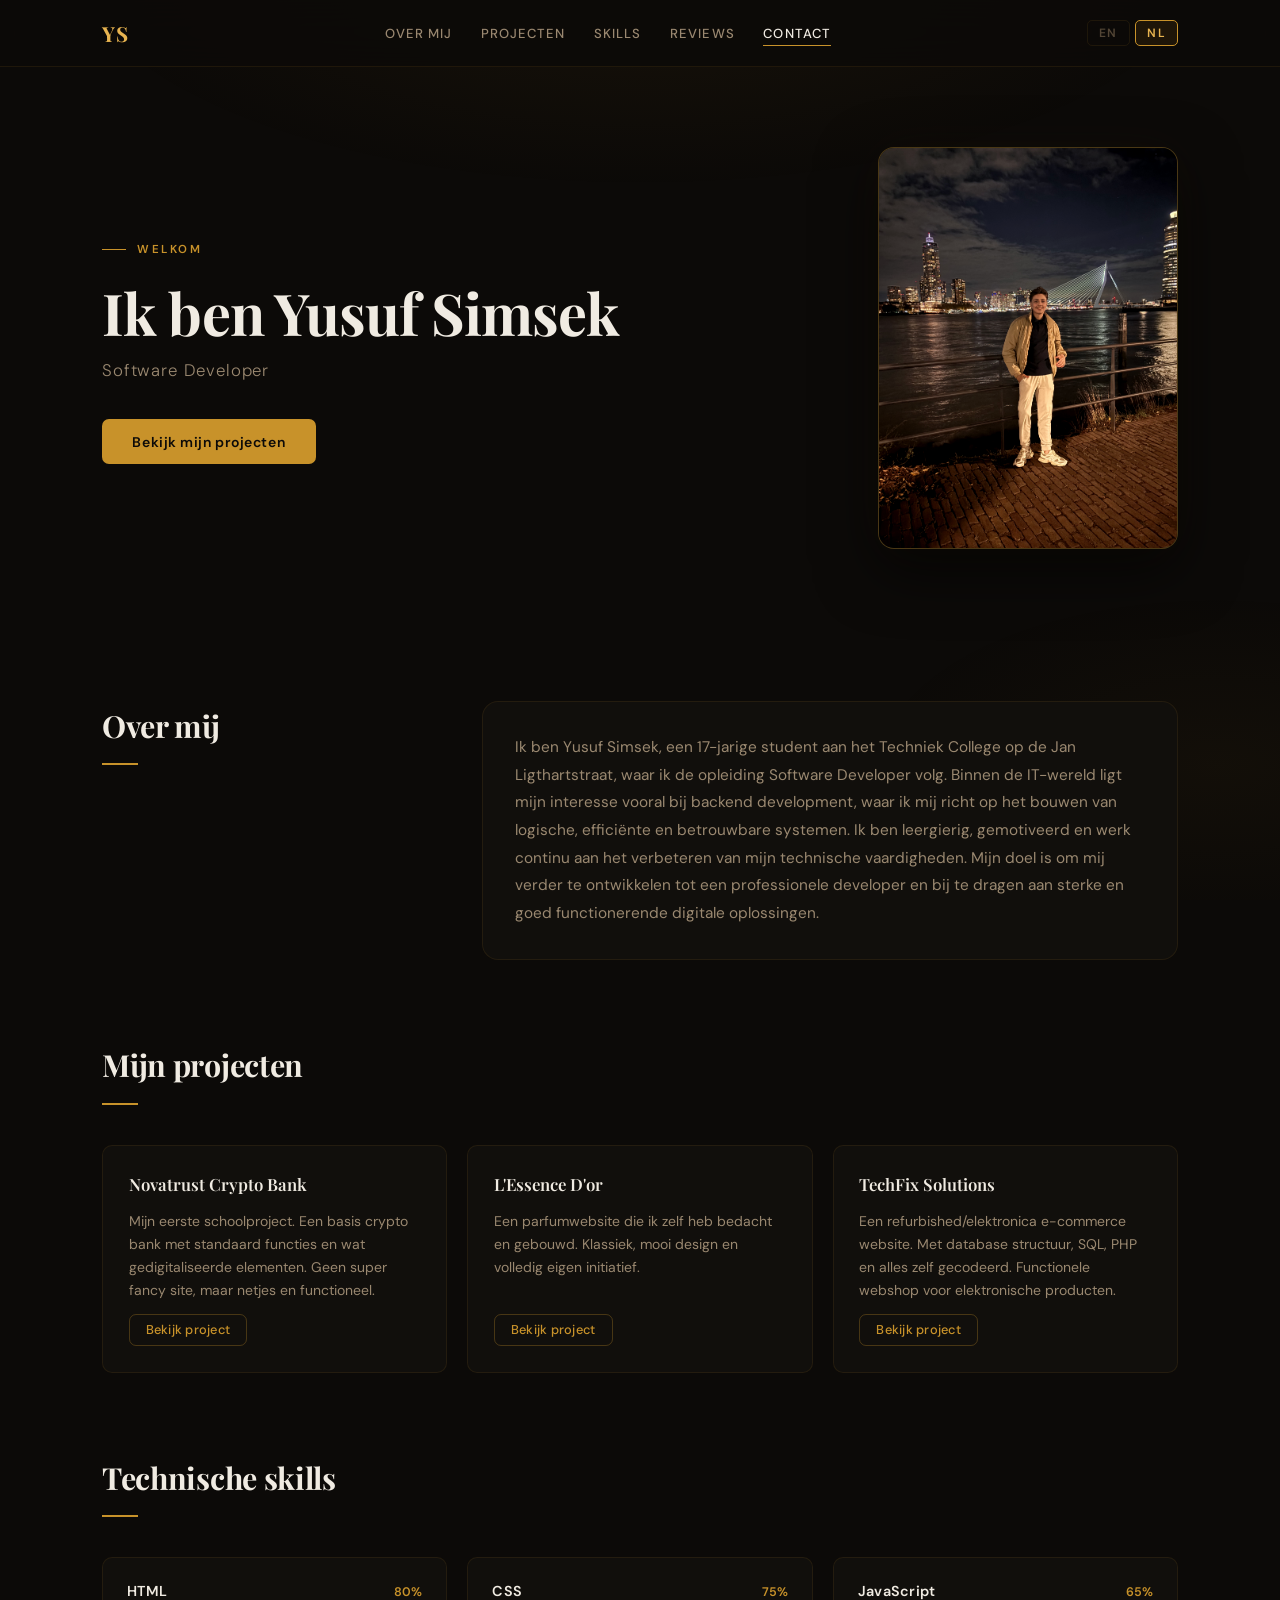
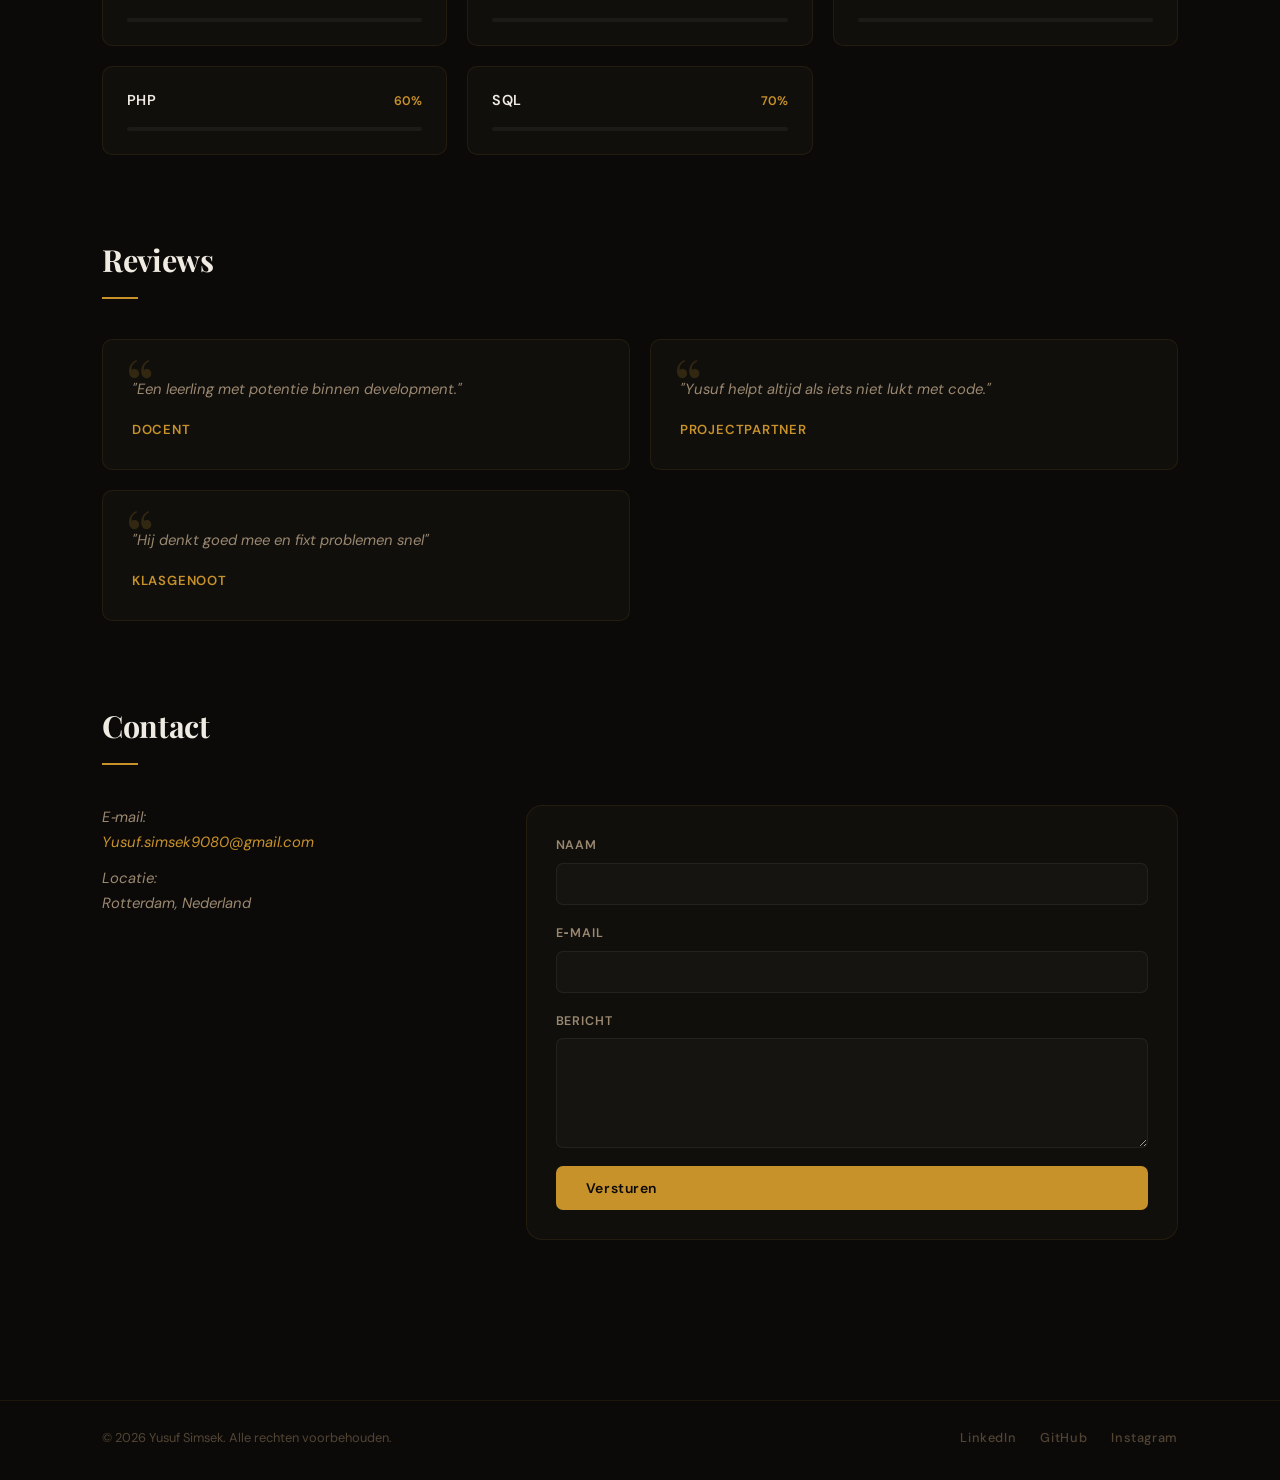
==== commit be335fd6: "Update index.html" ====
--- a/index.html
+++ b/index.html
@@ -172,7 +172,7 @@
 
         <article class="testimonial">
           <blockquote>"Yusuf helpt altijd als iets niet lukt met code."</blockquote>
-          <p class="client">Klasgenoot</p>
+          <p class="client">Projectpartner</p>
         </article>
         
           <article class="testimonial">
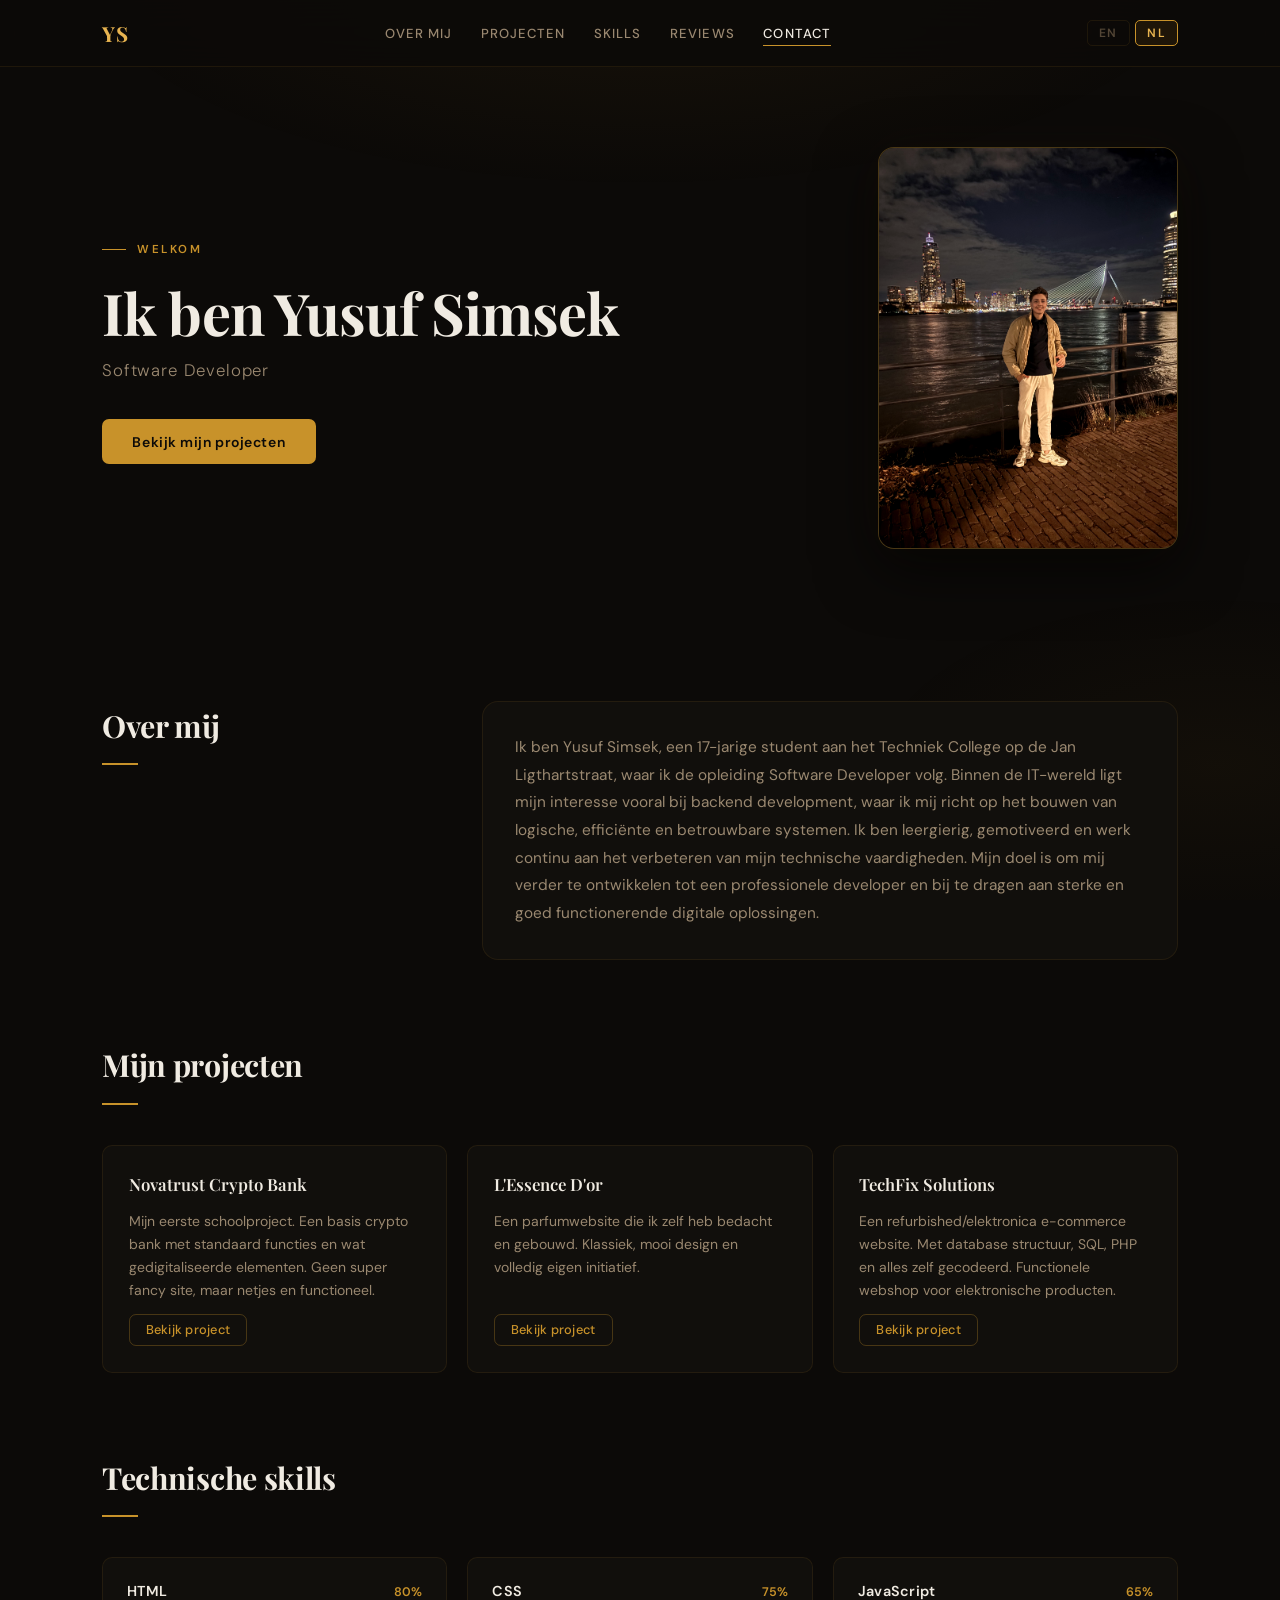
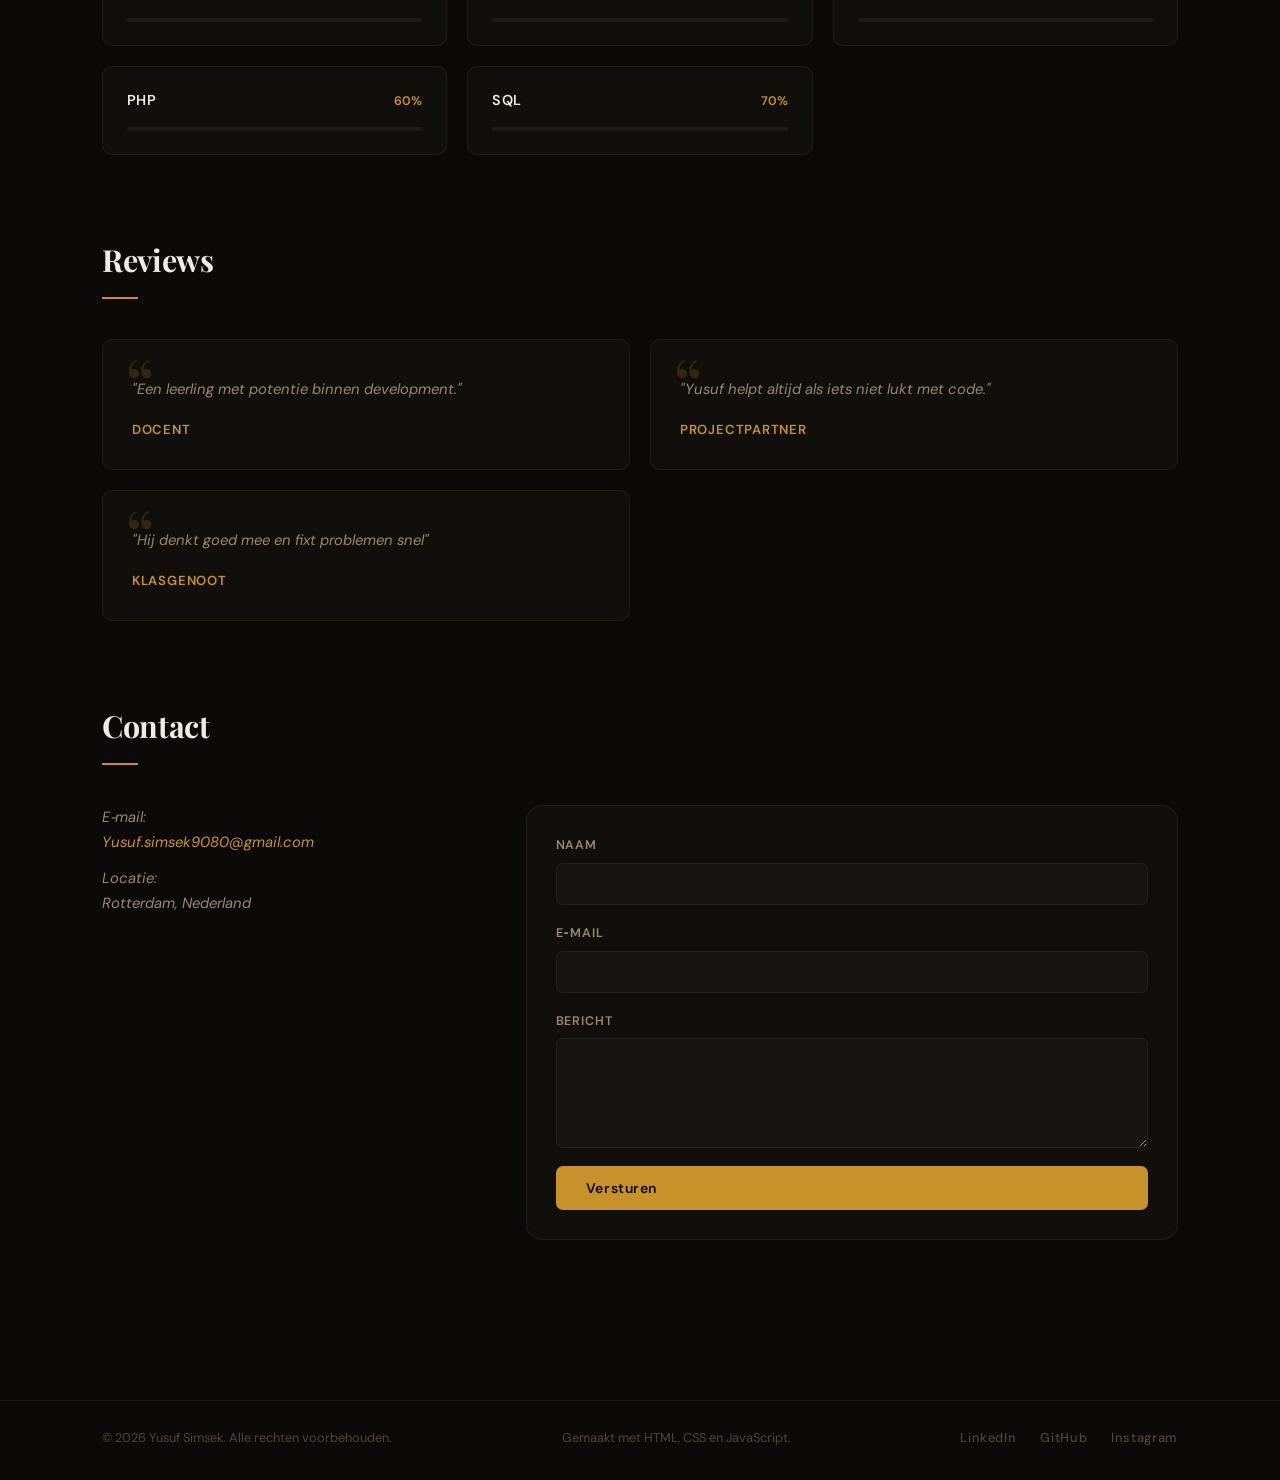
==== commit e407a94f: "Update index.html" ====
--- a/index.html
+++ b/index.html
@@ -229,6 +229,7 @@
   <footer class="site-footer">
     <section class="footer-inner">
       <p data-i18n="footer.copy">&copy; 2026 Yusuf Simsek. Alle rechten voorbehouden.</p>
+      <p data-i18n="footer.built">Gemaakt met HTML, CSS en JavaScript.</p>
 
       <nav class="footer-links" aria-label="Sociale links">
         <a href="#linkedin">LinkedIn</a>
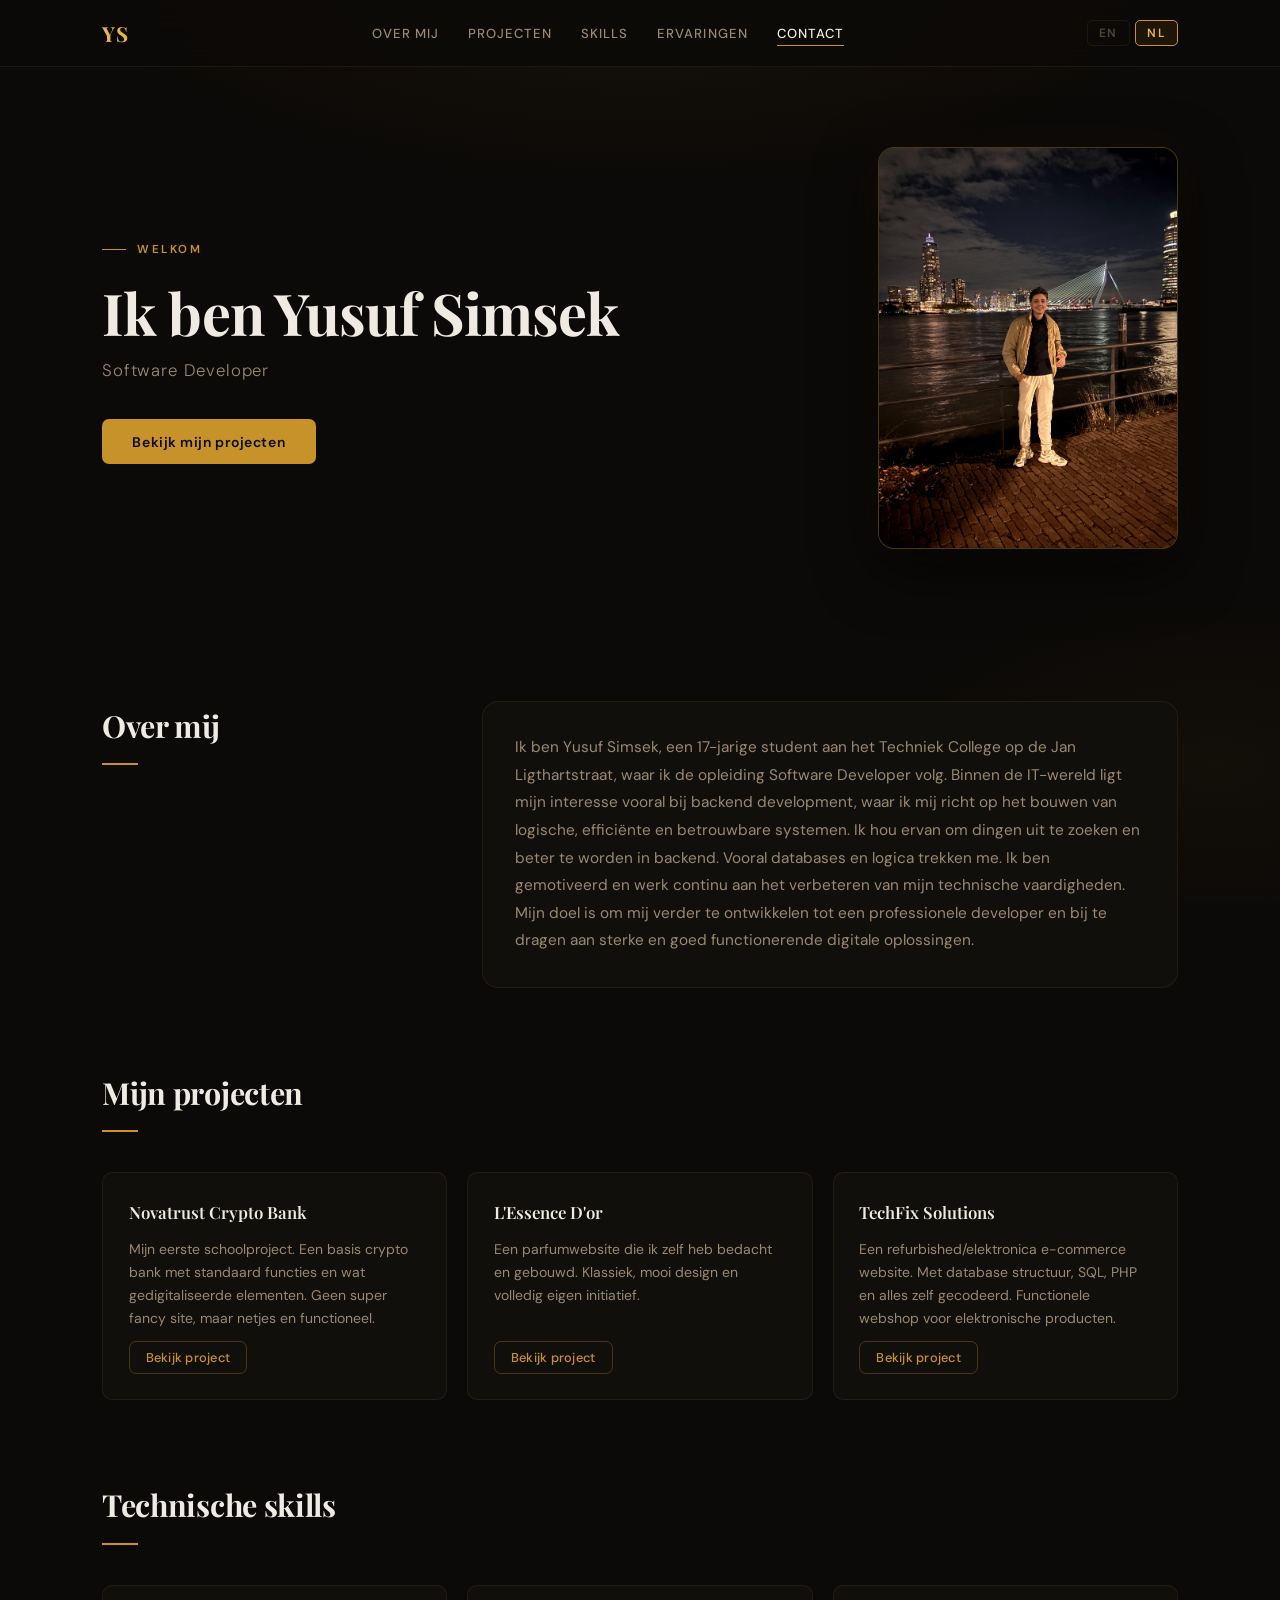
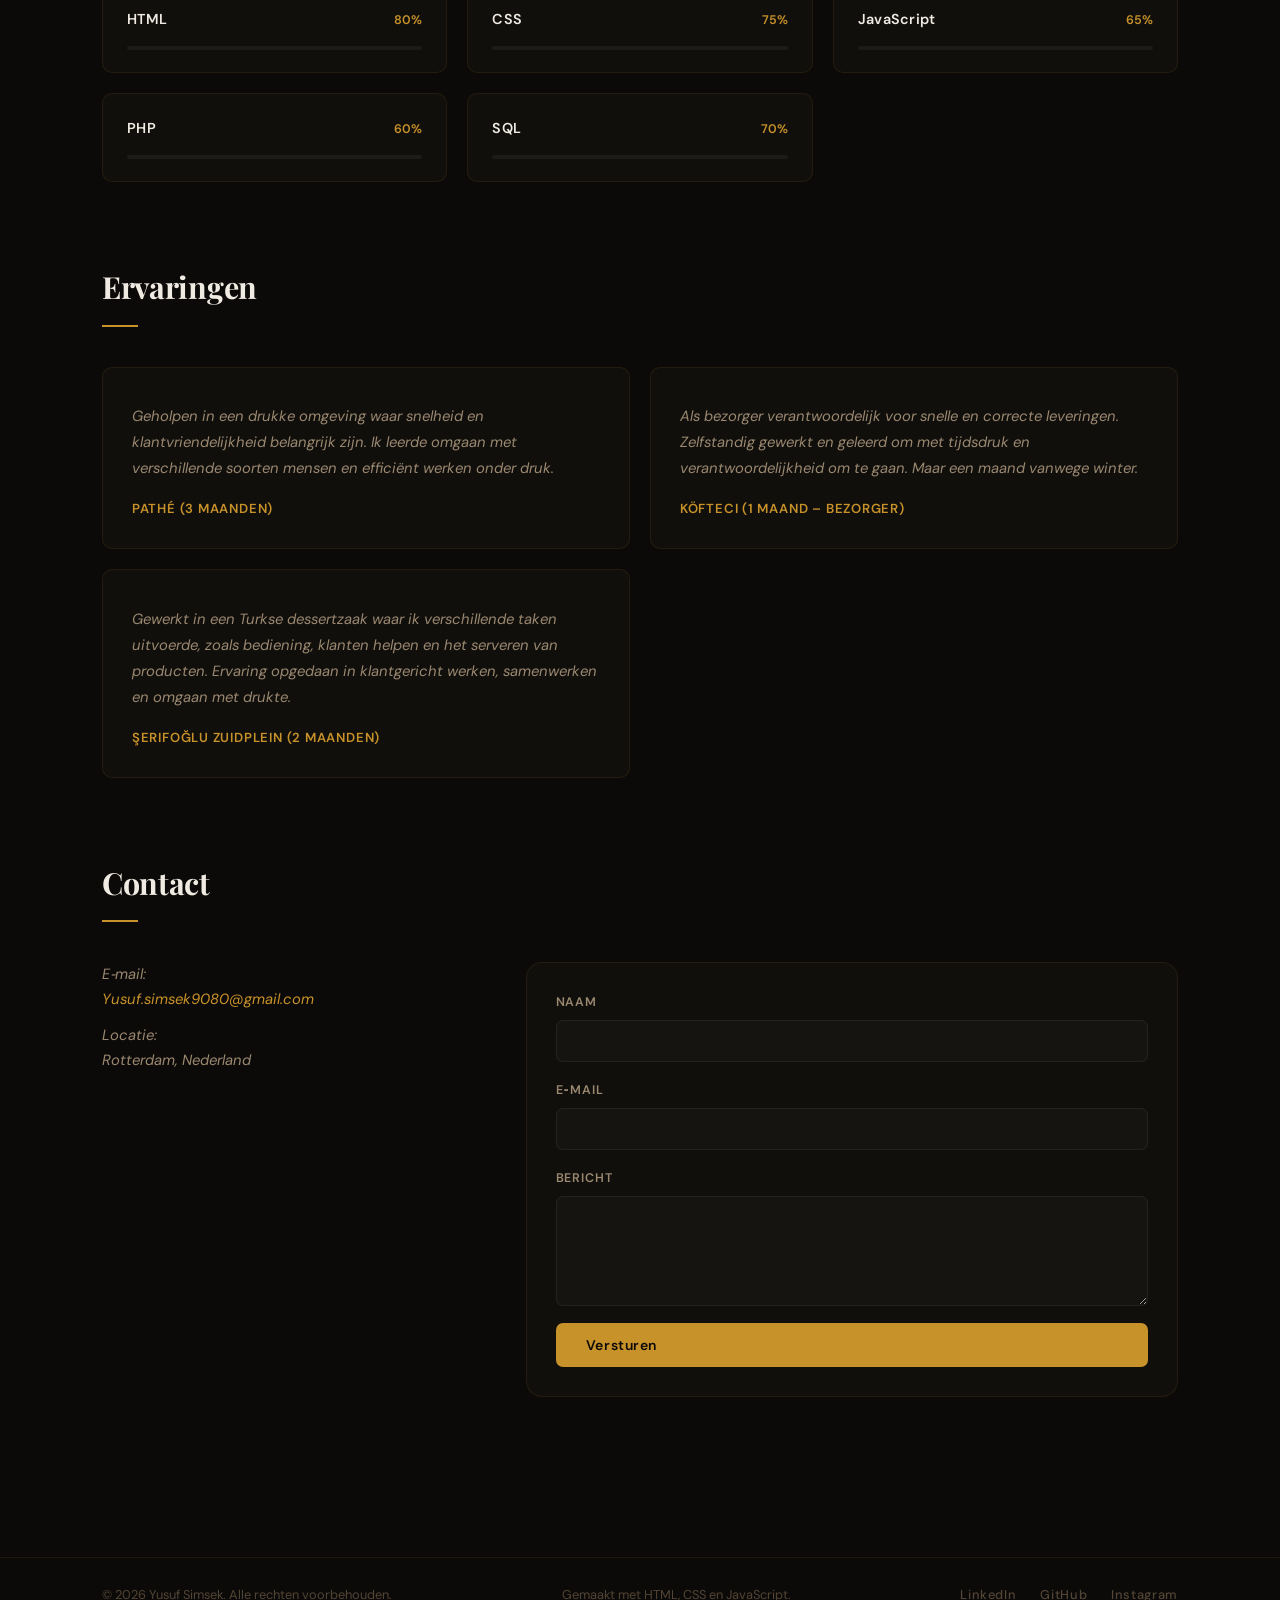
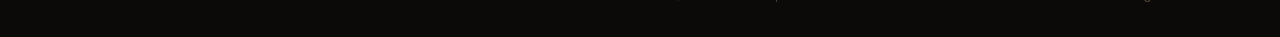
==== commit 9503ce47: "Reviews Naar Ervaring veranderd" ====
--- a/index.html
+++ b/index.html
@@ -32,7 +32,7 @@
         <li><a href="#about"        data-i18n="nav.about">Over mij</a></li>
         <li><a href="#projects"     data-i18n="nav.projects">Projecten</a></li>
         <li><a href="#skills"       data-i18n="nav.skills">Skills</a></li>
-        <li><a href="#testimonials" data-i18n="nav.testimonials">Reviews</a></li>
+        <li><a href="#Ervaringen" data-i18n="nav.testimonials">Ervaringen</a></li>
         <li><a href="#contact"      data-i18n="nav.contact">Contact</a></li>
       </ul>
 
@@ -157,27 +157,27 @@
       </section>
     </section>
 
-    <!-- TEstimonials -->
-    <section id="testimonials" class="testimonials layout-section">
-      <header class="section-header">
-        <h2 data-i18n="testimonials.title">Testimonials</h2>
-      </header>
-
-      <section class="testimonial-grid" aria-label="Klantervaringen">
-
-        <article class="testimonial">
-          <blockquote>"Een leerling met potentie binnen development."</blockquote>
-          <p class="client">Docent</p>
-        </article>
-
-        <article class="testimonial">
-          <blockquote>"Yusuf helpt altijd als iets niet lukt met code."</blockquote>
-          <p class="client">Projectpartner</p>
+    <!-- Ervaringen -->
+   <section id="Ervaringen" class="layout-section">
+      <header class="section-header">
+        <h2 data-i18n="Ervaringen.title">Ervaringen</h2>
+      </header>
+
+      <section class="Ervaringen-grid" aria-label="KlantErvaringen">
+
+        <article class="Ervaringen">
+          <blockquote>Geholpen in een drukke omgeving waar snelheid en klantvriendelijkheid belangrijk zijn. Ik leerde omgaan met verschillende soorten mensen en efficiënt werken onder druk.</blockquote>
+          <p class="client">Pathé (3 maanden)</p>
+        </article>
+
+        <article class="Ervaringen">
+          <blockquote>Als bezorger verantwoordelijk voor snelle en correcte leveringen. Zelfstandig gewerkt en geleerd om met tijdsdruk en verantwoordelijkheid om te gaan. Maar een maand vanwege winter.</blockquote>
+          <p class="client">Köfteci (1 maand – bezorger)</p>
         </article>
         
-          <article class="testimonial">
-          <blockquote>"Hij denkt goed mee en fixt problemen snel"</blockquote>
-          <p class="client">Klasgenoot</p>
+          <article class="Ervaringen">
+          <blockquote>Gewerkt in een Turkse dessertzaak waar ik verschillende taken uitvoerde, zoals bediening, klanten helpen en het serveren van producten. Ervaring opgedaan in klantgericht werken, samenwerken en omgaan met drukte.</blockquote>
+          <p class="client">Şerifoğlu Zuidplein (2 maanden)</p>
         </article>
 
       </section>
--- a/style.css
+++ b/style.css
@@ -509,14 +509,14 @@
   border-radius: 999px;
 }
 
-/*TETIMONIals*/
-.testimonial-grid {
+/*ervaringen*/
+.Ervaringen-grid {
   display: grid;
   grid-template-columns: repeat(2, 1fr);
   gap: 1.25rem;
 }
 
-.testimonial {
+.Ervaringen {
   background: var(--bg-card);
   border-radius: var(--radius-md);
   border: 1px solid var(--border);
@@ -524,8 +524,7 @@
   position: relative;
 }
 
-.testimonial::before {
-  content: "“";
+.Ervaringen::before {
   font-family: var(--font-display);
   font-size: 4.5rem;
   color: var(--accent);
@@ -537,7 +536,7 @@
   pointer-events: none;
 }
 
-.testimonial blockquote {
+.Ervaringen blockquote {
   margin: 0.5rem 0 1rem;
   color: var(--text-muted);
   line-height: 1.75;
@@ -545,7 +544,7 @@
   font-style: italic;
 }
 
-.testimonial .client {
+.Ervaringen .client {
   margin: 0;
   font-size: 0.82rem;
   font-weight: 600;
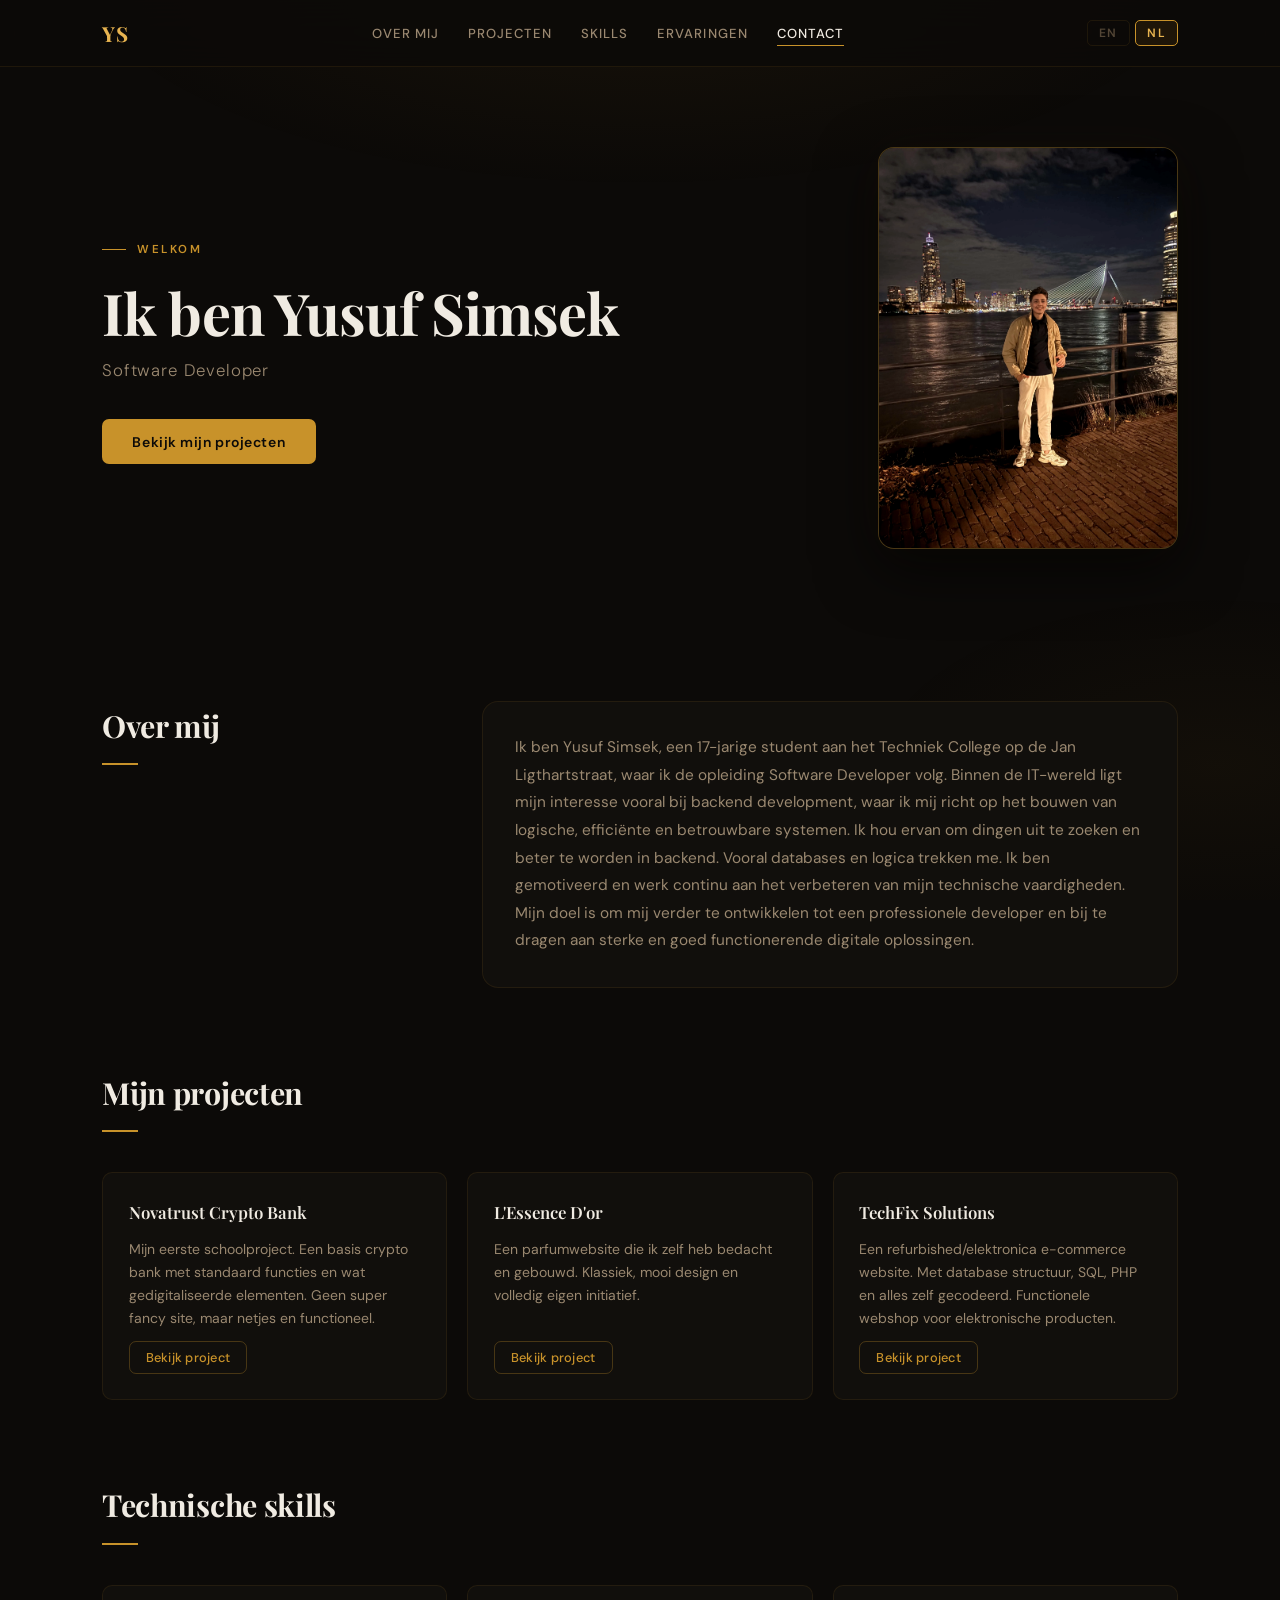
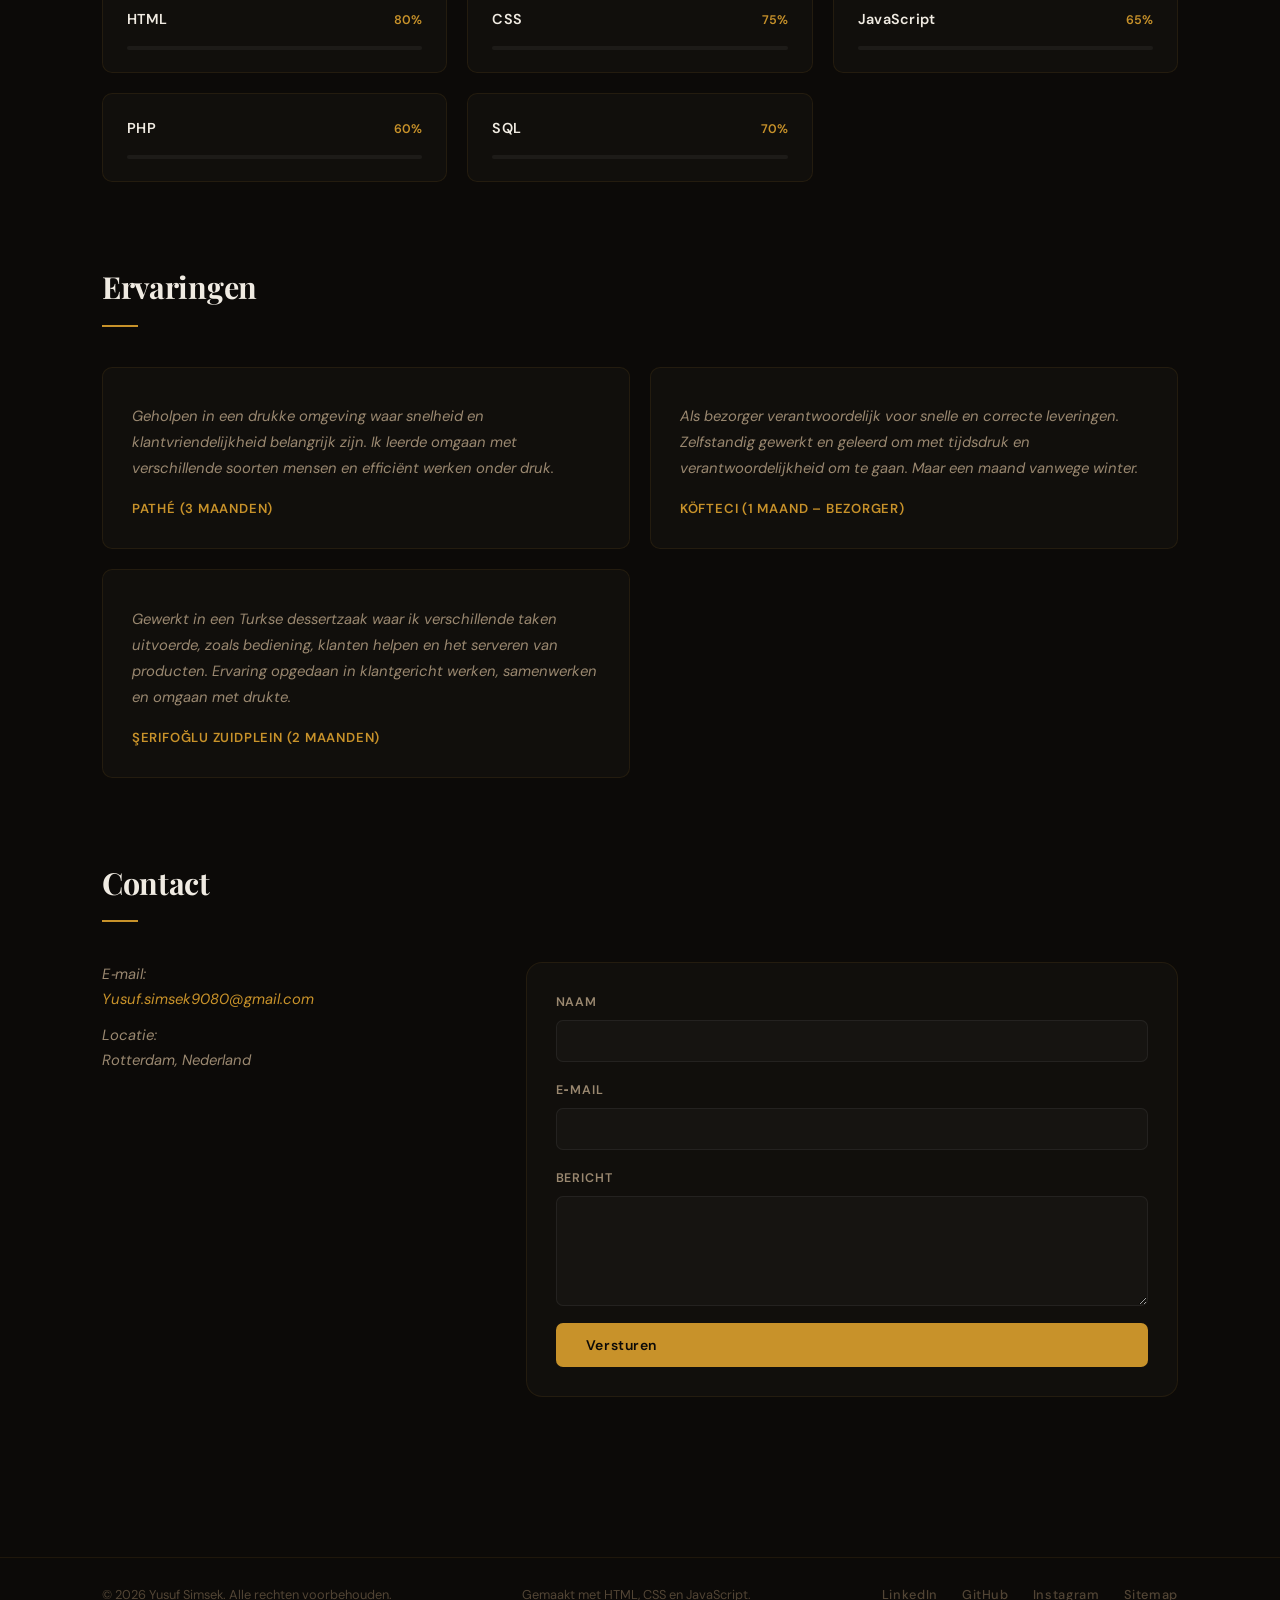
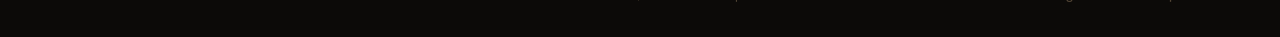
==== commit ba878fb0: "CEO Tools toegevoegd" ====
--- a/index.html
+++ b/index.html
@@ -16,7 +16,8 @@
   <!-- Alleen deze simpele security -->
   <meta http-equiv="X-Content-Type-Options" content="nosniff">
 
-  <link rel="stylesheet" href="style.css">
+  <link rel="preload" as="image" href="assets/img/Yusuf.webp" type="image/webp">
+  <link rel="stylesheet" href="assets/css/style.css">
 </head>
 <body>
 
@@ -32,7 +33,7 @@
         <li><a href="#about"        data-i18n="nav.about">Over mij</a></li>
         <li><a href="#projects"     data-i18n="nav.projects">Projecten</a></li>
         <li><a href="#skills"       data-i18n="nav.skills">Skills</a></li>
-        <li><a href="#Ervaringen" data-i18n="nav.testimonials">Ervaringen</a></li>
+        <li><a href="#ervaringen" data-i18n="nav.ervaringen">Ervaringen</a></li>
         <li><a href="#contact"      data-i18n="nav.contact">Contact</a></li>
       </ul>
 
@@ -46,17 +47,20 @@
 
     <!-- hero -->
     <section id="home" class="hero">
-      <section class="hero-text">
+      <div class="hero-text">
         <p class="eyebrow" data-i18n="hero.eyebrow">Welkom</p>
         <h1 data-i18n="hero.title">Ik ben Yusuf Simsek</h1>
         <p class="subtitle" data-i18n="hero.subtitle">Software Developer</p>
         <button class="primary-btn" type="button" data-scroll-target="#projects" data-i18n="hero.cta">
           Bekijk mijn projecten
         </button>
-      </section>
+      </div>
 
       <figure class="hero-profile">
-        <img src="Yusuf.jpeg" alt="Portret van Yusuf Simsek" width="300" height="400">
+        <picture>
+          <source srcset="assets/img/Yusuf.webp" type="image/webp">
+          <img src="assets/img/Yusuf.webp" alt="Yusuf Simsek, software developer uit Rotterdam, voor de Erasmusbrug bij nacht" width="100" height="400" loading="eager" fetchpriority="high">
+        </picture>
       </figure>
     </section>
   
@@ -158,25 +162,25 @@
     </section>
 
     <!-- Ervaringen -->
-   <section id="Ervaringen" class="layout-section">
-      <header class="section-header">
-        <h2 data-i18n="Ervaringen.title">Ervaringen</h2>
+   <section id="ervaringen" class="layout-section">
+      <header class="section-header">
+        <h2 data-i18n="ervaringen.title">Ervaringen</h2>
       </header>
 
       <section class="Ervaringen-grid" aria-label="KlantErvaringen">
 
         <article class="Ervaringen">
-          <blockquote>Geholpen in een drukke omgeving waar snelheid en klantvriendelijkheid belangrijk zijn. Ik leerde omgaan met verschillende soorten mensen en efficiënt werken onder druk.</blockquote>
+          <blockquote data-i18n="exp.pathe">Geholpen in een drukke omgeving waar snelheid en klantvriendelijkheid belangrijk zijn. Ik leerde omgaan met verschillende soorten mensen en efficiënt werken onder druk.</blockquote>
           <p class="client">Pathé (3 maanden)</p>
         </article>
 
         <article class="Ervaringen">
-          <blockquote>Als bezorger verantwoordelijk voor snelle en correcte leveringen. Zelfstandig gewerkt en geleerd om met tijdsdruk en verantwoordelijkheid om te gaan. Maar een maand vanwege winter.</blockquote>
+          <blockquote data-i18n="exp.kofteci">Als bezorger verantwoordelijk voor snelle en correcte leveringen. Zelfstandig gewerkt en geleerd om met tijdsdruk en verantwoordelijkheid om te gaan. Maar een maand vanwege winter.</blockquote>
           <p class="client">Köfteci (1 maand – bezorger)</p>
         </article>
         
           <article class="Ervaringen">
-          <blockquote>Gewerkt in een Turkse dessertzaak waar ik verschillende taken uitvoerde, zoals bediening, klanten helpen en het serveren van producten. Ervaring opgedaan in klantgericht werken, samenwerken en omgaan met drukte.</blockquote>
+          <blockquote data-i18n="exp.serifoglu">Gewerkt in een Turkse dessertzaak waar ik verschillende taken uitvoerde, zoals bediening, klanten helpen en het serveren van producten. Ervaring opgedaan in klantgericht werken, samenwerken en omgaan met drukte.</blockquote>
           <p class="client">Şerifoğlu Zuidplein (2 maanden)</p>
         </article>
 
@@ -234,11 +238,12 @@
       <nav class="footer-links" aria-label="Sociale links">
         <a href="#linkedin">LinkedIn</a>
         <a href="https://github.com/So1yz" target="_blank">GitHub</a>
-        <a href="https://www.instagram.com/so8yz/" target="_blank">Instagram</a>
+        <a href="https://www.instagram.com/yusuf_sims3k/" target="_blank">Instagram</a>
+         <a href="sitemap.html">Sitemap</a>
       </nav>
     </section>
   </footer>
 
-  <script src="script.js"></script>
+  <script src="assets/js/script.js"></script>
 </body>
 </html>
--- a/assets/css/style.css
+++ b/assets/css/style.css
@@ -0,0 +1,779 @@
+@charset "UTF-8";
+@import url("https://fonts.googleapis.com/css2?family=Playfair+Display:wght@600;700&family=DM+Sans:ital,wght@0,300;0,400;0,500;0,600;1,400&display=swap");
+:root {
+  color-scheme: dark;
+  --bg: #0c0a08;
+  --bg-card: #110f0c;
+  --accent: #c8922a;
+  --accent-light: #e8b450;
+  --accent-soft: #1e1508;
+  --accent-glow: rgba(200, 146, 42, 0.15);
+  --text-main: #f0ebe2;
+  --text-muted: #9a8870;
+  --text-subtle: #524535;
+  --border: rgba(200, 146, 42, 0.1);
+  --border-hover: rgba(200, 146, 42, 0.3);
+  --radius-lg: 16px;
+  --radius-md: 10px;
+  --radius-sm: 7px;
+  --shadow: 0 20px 60px rgba(0, 0, 0, 0.65);
+  --transition: 200ms cubic-bezier(0.4, 0, 0.2, 1);
+  --grid-max: 1140px;
+  --nav-height: 66px;
+  --font-display: 'Playfair Display', Georgia, serif;
+  --font-body: 'DM Sans', system-ui, sans-serif;
+  --space-section: 5rem;
+}
+
+*, *::before, *::after {
+  box-sizing: border-box;
+}
+
+html, body {
+  margin: 0;
+  padding: 0;
+}
+
+html {
+  scroll-behavior: smooth;
+}
+
+body {
+  min-height: 100vh;
+  font-family: var(--font-body);
+  background: var(--bg);
+  color: var(--text-main);
+  line-height: 1.65;
+  -webkit-font-smoothing: antialiased;
+}
+
+body::before {
+  content: "";
+  position: fixed;
+  inset: 0;
+  background: radial-gradient(ellipse 70% 40% at 50% -5%, rgba(200, 146, 42, 0.07) 0%, transparent 65%), radial-gradient(ellipse 50% 35% at 95% 85%, rgba(200, 146, 42, 0.04) 0%, transparent 55%);
+  pointer-events: none;
+  z-index: 0;
+}
+
+/* Skip link */
+.skip-link {
+  position: absolute;
+  left: 12px;
+  top: 12px;
+  padding: 0.6rem 1rem;
+  border-radius: var(--radius-sm);
+  background: var(--bg-card);
+  border: 1px solid var(--border);
+  color: var(--text-main);
+  text-decoration: none;
+  font-size: 0.85rem;
+  transform: translateY(-150%);
+  transition: transform var(--transition);
+  z-index: 200;
+}
+
+.skip-link:focus {
+  transform: translateY(0);
+}
+
+:focus-visible {
+  outline: 2px solid var(--accent);
+  outline-offset: 3px;
+  border-radius: 5px;
+}
+
+/* Navbar */
+.site-header {
+  position: sticky;
+  top: 0;
+  z-index: 100;
+  background: rgba(12, 10, 8, 0.92);
+  backdrop-filter: blur(18px);
+  border-bottom: 1px solid var(--border);
+}
+
+.top-nav {
+  max-width: var(--grid-max);
+  margin: 0 auto;
+  padding-inline: 2rem;
+  height: var(--nav-height);
+  display: flex;
+  align-items: center;
+  justify-content: space-between;
+  gap: 2rem;
+}
+
+.logo {
+  font-family: var(--font-display);
+  font-size: 1.3rem;
+  font-weight: 700;
+  color: var(--accent-light);
+  text-decoration: none;
+  letter-spacing: 0.04em;
+  flex-shrink: 0;
+}
+
+.nav-links {
+  list-style: none;
+  display: flex;
+  align-items: center;
+  gap: 1.8rem;
+  padding: 0;
+  margin: 0;
+}
+
+.nav-links a {
+  text-decoration: none;
+  color: var(--text-muted);
+  font-size: 0.82rem;
+  font-weight: 500;
+  letter-spacing: 0.08em;
+  text-transform: uppercase;
+  transition: color var(--transition);
+  position: relative;
+  padding-block: 0.2rem;
+}
+
+.nav-links a::after {
+  content: "";
+  position: absolute;
+  left: 0;
+  bottom: -1px;
+  width: 0;
+  height: 1px;
+  background: var(--accent);
+  transition: width var(--transition);
+}
+
+.nav-links a:hover,
+.nav-links a[aria-current=location] {
+  color: var(--text-main);
+}
+
+.nav-links a:hover::after,
+.nav-links a[aria-current=location]::after {
+  width: 100%;
+}
+
+.lang-switch {
+  display: flex;
+  gap: 0.35rem;
+  flex-shrink: 0;
+}
+
+.lang-switch button {
+  border-radius: 5px;
+  border: 1px solid var(--border);
+  background: transparent;
+  color: var(--text-subtle);
+  padding: 0.25rem 0.7rem;
+  font-family: var(--font-body);
+  font-size: 0.75rem;
+  font-weight: 600;
+  letter-spacing: 0.1em;
+  text-transform: uppercase;
+  cursor: pointer;
+  transition: all var(--transition);
+}
+
+.lang-switch button[aria-current=page],
+.lang-switch button:hover {
+  background: var(--accent-soft);
+  color: var(--accent-light);
+  border-color: var(--accent);
+}
+
+.menu-btn {
+  display: none;
+  width: 40px;
+  height: 40px;
+  border-radius: var(--radius-sm);
+  border: 1px solid var(--border);
+  background: transparent;
+  cursor: pointer;
+  align-items: center;
+  justify-content: center;
+}
+
+.menu-icon {
+  width: 16px;
+  height: 1.5px;
+  background: var(--accent-light);
+  border-radius: 2px;
+  position: relative;
+  display: block;
+}
+
+.menu-icon::before, .menu-icon::after {
+  content: "";
+  position: absolute;
+  left: 0;
+  width: 16px;
+  height: 1.5px;
+  border-radius: 2px;
+  background: var(--accent-light);
+}
+
+.menu-icon::before {
+  top: -5.5px;
+}
+
+.menu-icon::after {
+  top: 5.5px;
+  width: 10px;
+}
+
+/*HERO*/
+.hero {
+  position: relative;
+  z-index: 1;
+  max-width: var(--grid-max);
+  margin: 0 auto;
+  padding: 5rem 2rem 4.5rem;
+  display: grid;
+  grid-template-columns: 1fr 300px;
+  gap: 4rem;
+  align-items: center;
+}
+
+.hero-text .eyebrow {
+  display: inline-flex;
+  align-items: center;
+  gap: 0.7rem;
+  text-transform: uppercase;
+  letter-spacing: 0.22em;
+  color: var(--accent);
+  font-size: 0.72rem;
+  font-weight: 600;
+  margin: 0 0 1.3rem;
+}
+
+.hero-text .eyebrow::before {
+  content: "";
+  display: block;
+  width: 24px;
+  height: 1px;
+  background: var(--accent);
+  flex-shrink: 0;
+}
+
+.hero-text h1 {
+  font-family: var(--font-display);
+  font-size: clamp(2.6rem, 4.5vw, 3.8rem);
+  font-weight: 700;
+  line-height: 1.12;
+  margin: 0 0 0.75rem;
+  letter-spacing: -0.015em;
+}
+
+.hero-text .subtitle {
+  font-size: 1.05rem;
+  color: var(--text-muted);
+  font-weight: 300;
+  margin: 0 0 2.2rem;
+  letter-spacing: 0.05em;
+}
+
+.primary-btn {
+  display: inline-flex;
+  align-items: center;
+  gap: 0.5rem;
+  border-radius: var(--radius-sm);
+  border: none;
+  padding: 0.82rem 1.9rem;
+  font-family: var(--font-body);
+  font-size: 0.875rem;
+  font-weight: 600;
+  letter-spacing: 0.04em;
+  color: #0c0a08;
+  background: var(--accent);
+  cursor: pointer;
+  transition: all var(--transition);
+}
+
+.primary-btn:hover {
+  background: var(--accent-light);
+  transform: translateY(-1px);
+  box-shadow: 0 8px 28px rgba(200, 146, 42, 0.28);
+}
+
+.hero-profile {
+  position: sticky;
+  top: calc(var(--nav-height) + 1.5rem);
+  border-radius: var(--radius-lg);
+  overflow: hidden;
+  border: 1px solid var(--border-hover);
+  box-shadow: var(--shadow), 0 0 50px rgba(200, 146, 42, 0.05);
+  background: #14110d;
+  margin: 0;
+}
+
+.hero-profile img {
+  display: block;
+  width: 100%;
+  -o-object-fit: cover;
+     object-fit: cover;
+  filter: grayscale(15%) contrast(1.05);
+  transition: filter 400ms;
+}
+
+.hero-profile:hover img {
+  filter: grayscale(0%) contrast(1.05);
+}
+
+/* LAyoutt */
+main {
+  position: relative;
+  z-index: 1;
+  max-width: var(--grid-max);
+  margin: 0 auto;
+  padding-inline: 2rem;
+  padding-bottom: var(--space-section);
+}
+
+.layout-section {
+  margin-block: var(--space-section);
+}
+
+/* SECTION HEADERRR */
+.section-header {
+  margin-bottom: 2.5rem;
+}
+
+.section-header h2 {
+  font-family: var(--font-display);
+  font-size: 1.9rem;
+  font-weight: 700;
+  margin: 0;
+  letter-spacing: -0.01em;
+}
+
+.section-header::after {
+  content: "";
+  display: block;
+  width: 36px;
+  height: 2px;
+  background: var(--accent);
+  margin-top: 0.75rem;
+}
+
+
+.about {
+  display: grid;
+  grid-template-columns: 0.5fr 1fr;
+  gap: 2rem;
+  align-items: start;
+}
+
+.about-content {
+  display: contents;
+}
+
+.about-text {
+  background: var(--bg-card);
+  border-radius: var(--radius-lg);
+  padding: 2rem;
+  border: 1px solid var(--border);
+}
+
+.about-text p {
+  margin: 0;
+  color: var(--text-muted);
+  line-height: 1.8;
+  font-size: 0.96rem;
+}
+
+/*PROJECTS*/
+.projects-grid {
+  display: grid;
+  grid-template-columns: repeat(3, 1fr);
+  gap: 1.25rem;
+}
+
+.project-card {
+  background: var(--bg-card);
+  border-radius: var(--radius-md);
+  padding: 1.6rem;
+  border: 1px solid var(--border);
+  display: flex;
+  flex-direction: column;
+  gap: 0.7rem;
+  transition: border-color var(--transition), transform var(--transition), box-shadow var(--transition);
+}
+
+.project-card:hover {
+  border-color: var(--border-hover);
+  transform: translateY(-2px);
+  box-shadow: 0 8px 30px rgba(200, 146, 42, 0.07);
+}
+
+.project-card h3 {
+  font-family: var(--font-display);
+  font-size: 1.05rem;
+  font-weight: 600;
+  margin: 0;
+}
+
+.project-card p {
+  margin: 0;
+  color: var(--text-muted);
+  font-size: 0.875rem;
+  line-height: 1.65;
+  flex: 1;
+}
+
+.secondary-btn {
+  align-self: flex-start;
+  margin-top: auto;
+  border-radius: var(--radius-sm);
+  padding: 0.42rem 1rem;
+  border: 1px solid var(--border-hover);
+  background: transparent;
+  color: var(--accent);
+  font-family: var(--font-body);
+  font-size: 0.8rem;
+  font-weight: 500;
+  cursor: pointer;
+  transition: all var(--transition);
+  letter-spacing: 0.02em;
+}
+
+.secondary-btn:hover {
+  background: var(--accent);
+  border-color: var(--accent);
+  color: #0c0a08;
+}
+
+/*SKILLS*/
+.skills-grid {
+  display: grid;
+  grid-template-columns: repeat(3, 1fr);
+  gap: 1.25rem;
+}
+
+.skill {
+  background: var(--bg-card);
+  border-radius: var(--radius-md);
+  border: 1px solid var(--border);
+  padding: 1.4rem 1.5rem;
+}
+
+.skill header {
+  display: flex;
+  justify-content: space-between;
+  align-items: baseline;
+  margin-bottom: 0.9rem;
+}
+
+.skill h3 {
+  margin: 0;
+  font-size: 0.9rem;
+  font-weight: 600;
+  letter-spacing: 0.02em;
+}
+
+.percentage {
+  margin: 0;
+  color: var(--accent);
+  font-size: 0.78rem;
+  font-weight: 600;
+}
+
+/* <meter> als skillbar */
+meter.skill-bar {
+  display: block;
+  width: 100%;
+  height: 4px;
+  border: none;
+  border-radius: 999px;
+  background: rgba(255, 255, 255, 0.05);
+  -webkit-appearance: none;
+  -moz-appearance: none;
+       appearance: none;
+}
+
+meter.skill-bar::-webkit-meter-bar {
+  background: rgba(255, 255, 255, 0.05);
+  border: none;
+  border-radius: 999px;
+}
+
+meter.skill-bar::-webkit-meter-optimum-value {
+  background: linear-gradient(90deg, var(--accent), var(--accent-light));
+  border-radius: 999px;
+}
+
+meter.skill-bar::-moz-meter-bar {
+  background: linear-gradient(90deg, var(--accent), var(--accent-light));
+  border-radius: 999px;
+}
+
+/*ervaringen*/
+.Ervaringen-grid {
+  display: grid;
+  grid-template-columns: repeat(2, 1fr);
+  gap: 1.25rem;
+}
+
+.Ervaringen {
+  background: var(--bg-card);
+  border-radius: var(--radius-md);
+  border: 1px solid var(--border);
+  padding: 1.8rem;
+  position: relative;
+}
+
+.Ervaringen::before {
+  font-family: var(--font-display);
+  font-size: 4.5rem;
+  color: var(--accent);
+  opacity: 0.18;
+  position: absolute;
+  top: 0.4rem;
+  left: 1.4rem;
+  line-height: 1;
+  pointer-events: none;
+}
+
+.Ervaringen blockquote {
+  margin: 0.5rem 0 1rem;
+  color: var(--text-muted);
+  line-height: 1.75;
+  font-size: 0.925rem;
+  font-style: italic;
+}
+
+.Ervaringen .client {
+  margin: 0;
+  font-size: 0.82rem;
+  font-weight: 600;
+  color: var(--accent);
+  letter-spacing: 0.06em;
+  text-transform: uppercase;
+}
+
+/*CONTACT*/
+.contact-layout {
+  display: grid;
+  grid-template-columns: 1fr 1.7fr;
+  gap: 2.5rem;
+  align-items: start;
+}
+
+.contact-info p {
+  margin: 0 0 0.75rem;
+  color: var(--text-muted);
+  font-size: 0.925rem;
+}
+
+.contact-info a {
+  color: var(--accent);
+  text-decoration: none;
+  transition: color var(--transition);
+}
+
+.contact-info a:hover {
+  color: var(--accent-light);
+}
+
+.contact-form {
+  background: var(--bg-card);
+  border-radius: var(--radius-lg);
+  border: 1px solid var(--border);
+  padding: 1.8rem;
+  display: grid;
+  gap: 1.1rem;
+}
+
+.form-row {
+  display: flex;
+  flex-direction: column;
+  gap: 0.45rem;
+}
+
+.form-row label {
+  font-size: 0.78rem;
+  font-weight: 600;
+  color: var(--text-muted);
+  letter-spacing: 0.08em;
+  text-transform: uppercase;
+}
+
+input, textarea {
+  border-radius: var(--radius-sm);
+  border: 1px solid rgba(255, 255, 255, 0.06);
+  background: rgba(255, 255, 255, 0.025);
+  color: var(--text-main);
+  padding: 0.7rem 0.9rem;
+  font-family: var(--font-body);
+  font-size: 0.9rem;
+  transition: border-color var(--transition), box-shadow var(--transition);
+}
+
+input:focus-visible, textarea:focus-visible {
+  outline: none;
+  border-color: var(--accent);
+  box-shadow: 0 0 0 3px var(--accent-glow);
+}
+
+textarea {
+  resize: vertical;
+  min-height: 110px;
+}
+
+.form-shake {
+  animation: shake 400ms ease-in-out;
+}
+
+@keyframes shake {
+  0%, 100% {
+    transform: translateX(0);
+  }
+  20% {
+    transform: translateX(-5px);
+  }
+  40% {
+    transform: translateX(5px);
+  }
+  60% {
+    transform: translateX(-4px);
+  }
+  80% {
+    transform: translateX(4px);
+  }
+}
+/*FOOTER*/
+.site-footer {
+  border-top: 1px solid var(--border);
+  padding-block: 1.6rem 2rem;
+  position: relative;
+  z-index: 1;
+}
+
+.footer-inner {
+  max-width: var(--grid-max);
+  margin: 0 auto;
+  padding-inline: 2rem;
+  display: flex;
+  align-items: center;
+  justify-content: space-between;
+  gap: 1rem;
+}
+
+.footer-inner p {
+  margin: 0;
+  color: var(--text-subtle);
+  font-size: 0.8rem;
+}
+
+.footer-links {
+  display: flex;
+  gap: 1.5rem;
+}
+
+.footer-links a {
+  color: var(--text-subtle);
+  text-decoration: none;
+  font-size: 0.8rem;
+  font-weight: 500;
+  letter-spacing: 0.05em;
+  transition: color var(--transition);
+}
+
+.footer-links a:hover {
+  color: var(--accent);
+}
+
+/*SECTION FLASh*/
+.section-flash {
+  animation: sectionFlash 700ms ease-out 1;
+}
+
+@keyframes sectionFlash {
+  0%, 100% {
+    outline: 2px solid transparent;
+    outline-offset: 6px;
+  }
+  40% {
+    outline: 2px solid rgba(200, 146, 42, 0.2);
+    outline-offset: 6px;
+  }
+}
+/*REDUCED MOTION*/
+@media (prefers-reduced-motion: reduce) {
+  html {
+    scroll-behavior: auto;
+  }
+  *, *::before, *::after {
+    transition-duration: 0ms !important;
+    animation: none !important;
+  }
+}
+/*RESPONSIVE*/
+@media (max-width: 960px) {
+  .hero {
+    grid-template-columns: 1fr;
+    padding: 3.5rem 1.5rem 3rem;
+    gap: 2.5rem;
+  }
+  .hero-profile {
+    position: static;
+    max-width: 220px;
+    margin: 0 auto;
+  }
+  .about,
+  .skills-grid,
+  .testimonial-grid,
+  .contact-layout {
+    grid-template-columns: 1fr;
+  }
+  .projects-grid {
+    grid-template-columns: repeat(2, 1fr);
+  }
+  .menu-btn {
+    display: flex;
+  }
+  .top-nav {
+    padding-inline: 1.5rem;
+  }
+  .nav-links {
+    display: none;
+    position: absolute;
+    top: calc(var(--nav-height) + 8px);
+    left: 1.5rem;
+    right: 1.5rem;
+    background: rgba(12, 10, 8, 0.97);
+    border: 1px solid var(--border);
+    border-radius: var(--radius-md);
+    padding: 1rem 1.25rem;
+    box-shadow: var(--shadow);
+    backdrop-filter: blur(16px);
+    flex-direction: column;
+    gap: 1rem;
+    z-index: 50;
+  }
+  .nav-links.nav-open {
+    display: flex;
+  }
+}
+@media (max-width: 600px) {
+  :root {
+    --space-section: 3.5rem;
+  }
+  main {
+    padding-inline: 1.25rem;
+  }
+  .projects-grid,
+  .skills-grid {
+    grid-template-columns: 1fr;
+  }
+  .footer-inner {
+    flex-direction: column;
+    align-items: flex-start;
+  }
+  .primary-btn {
+    width: 100%;
+    justify-content: center;
+  }
+}
